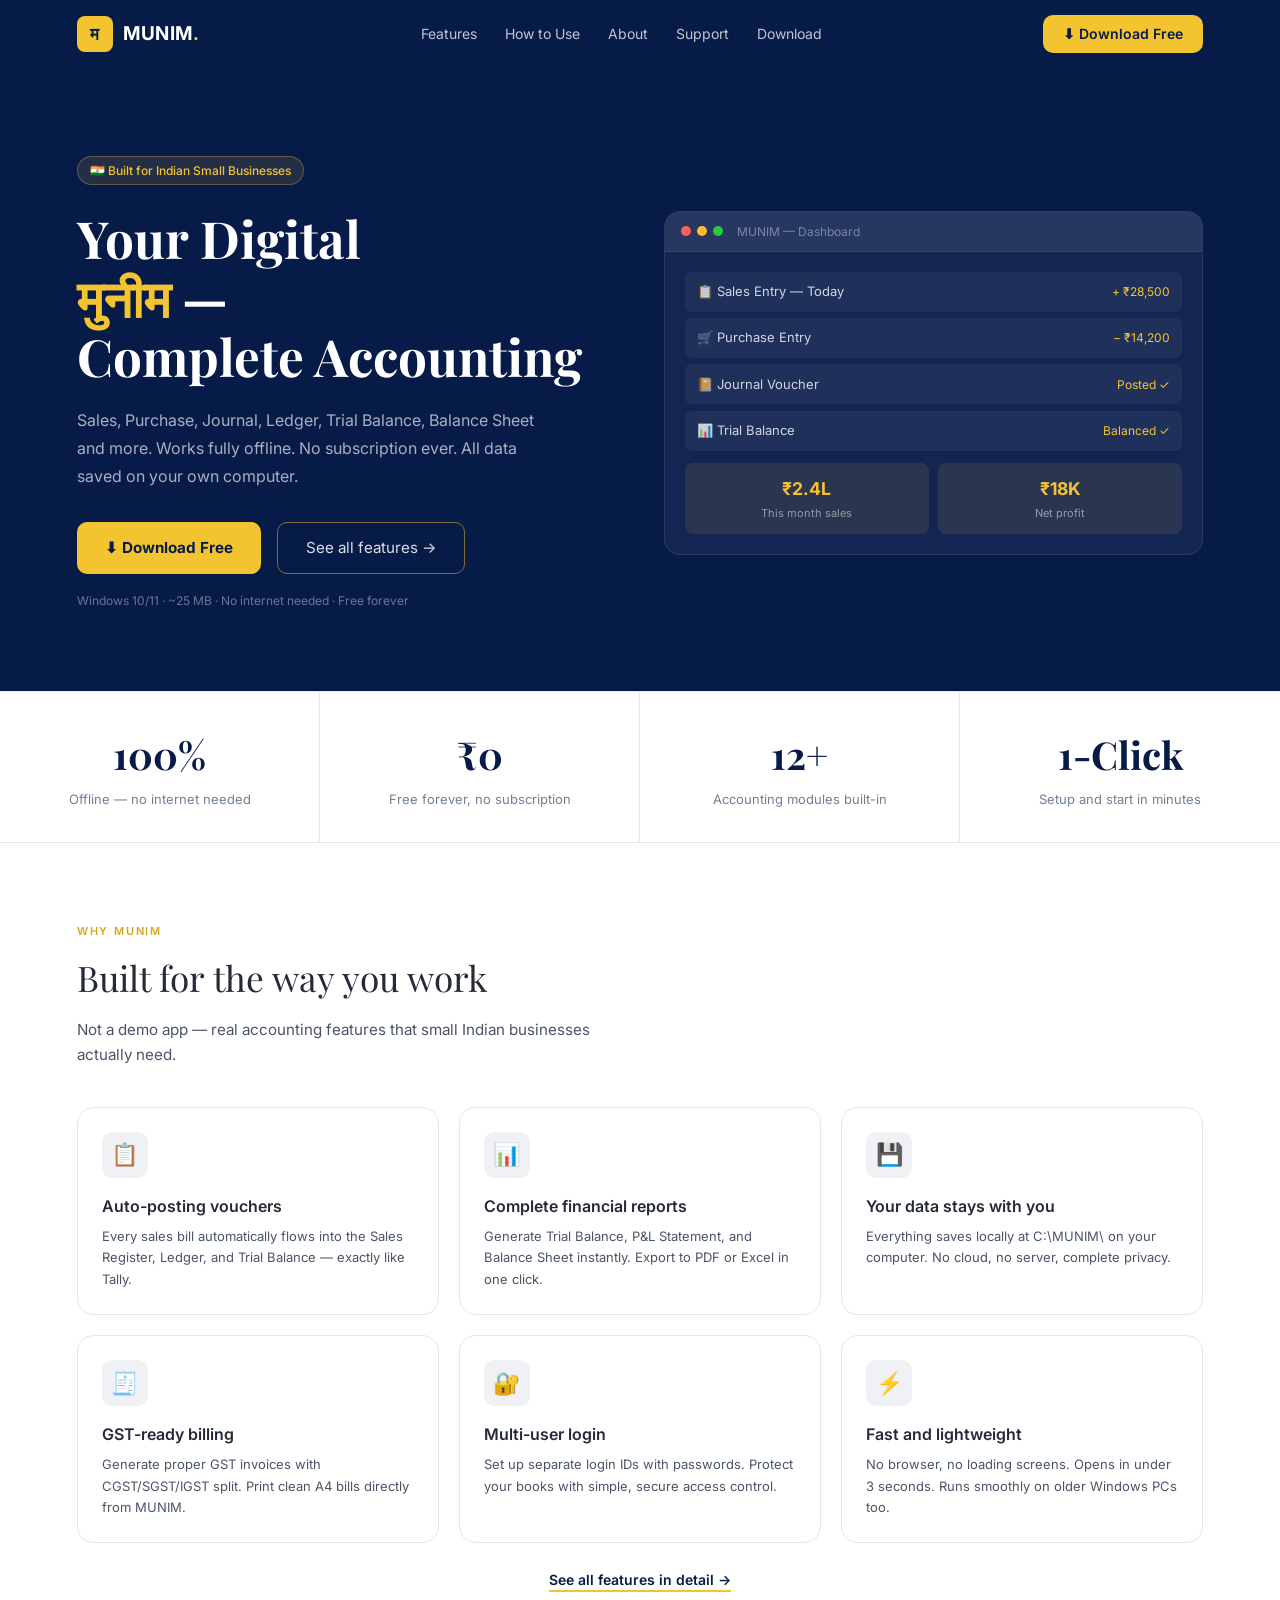
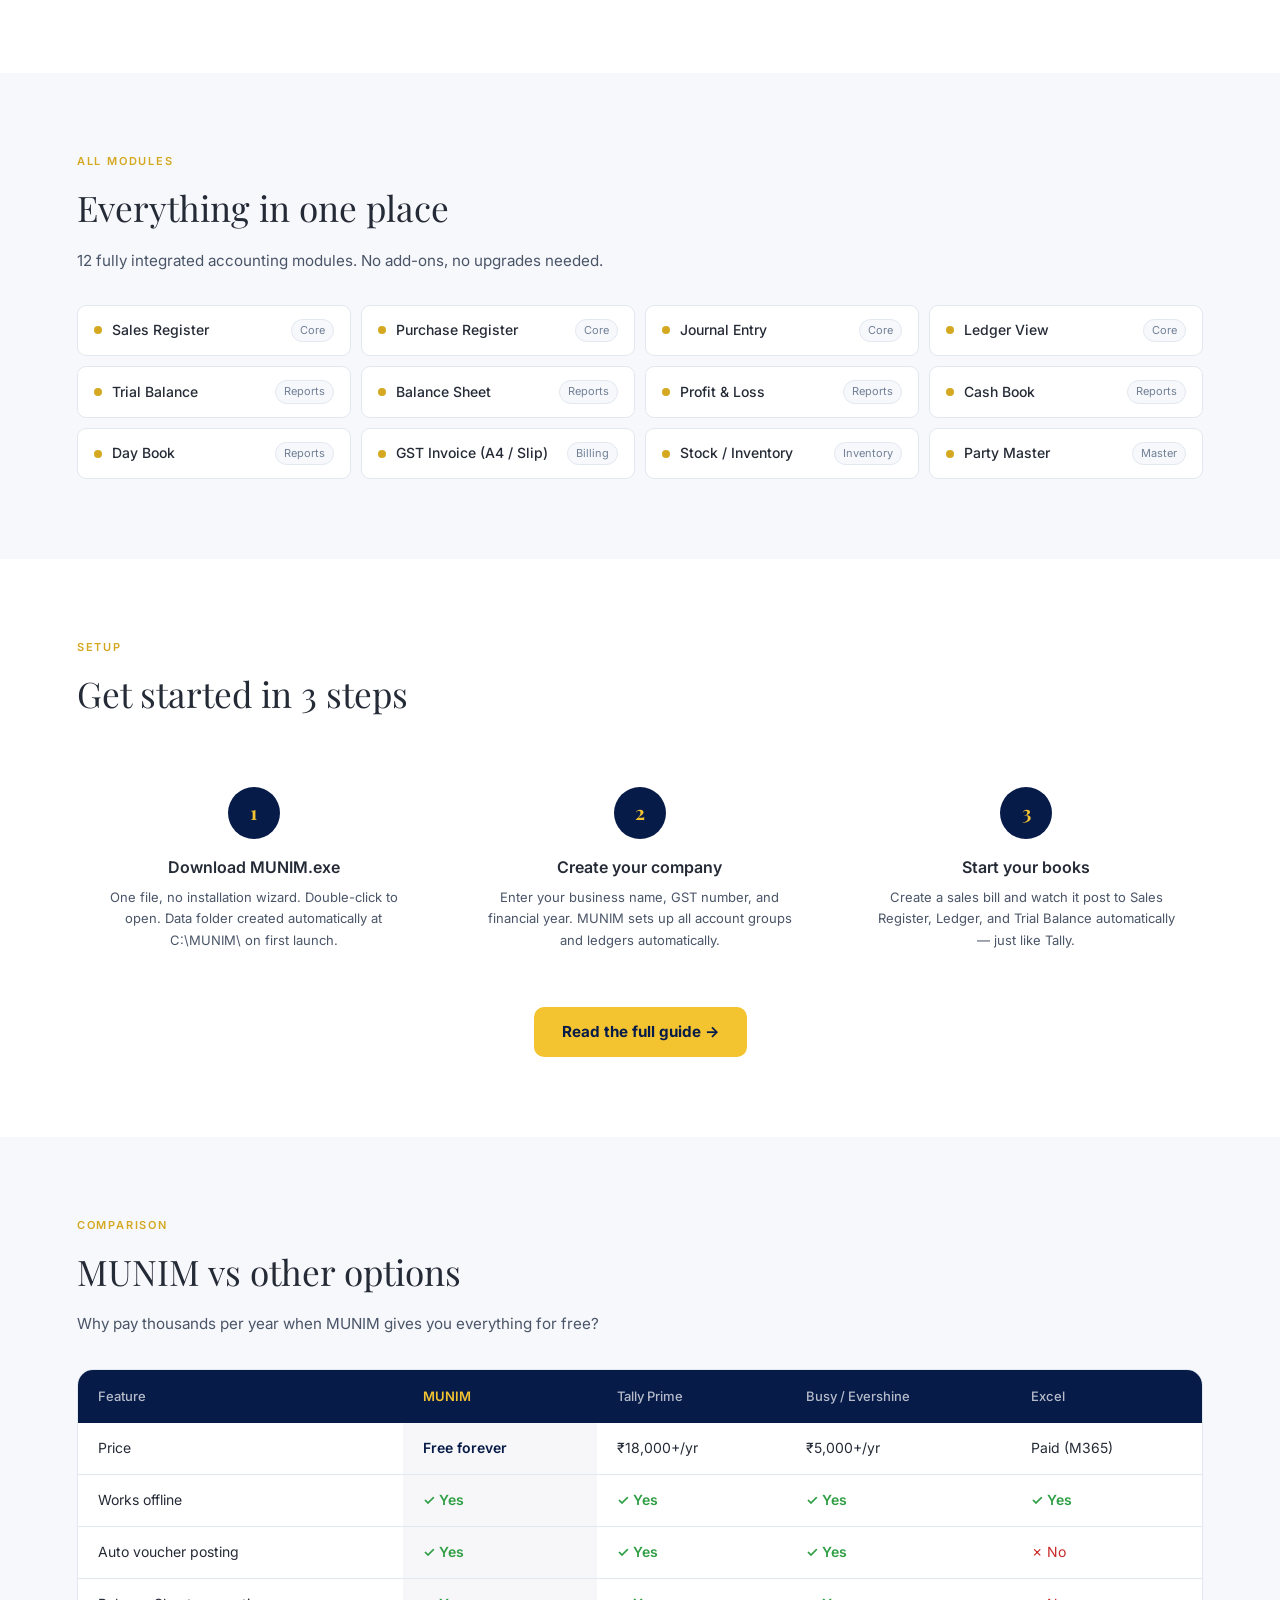
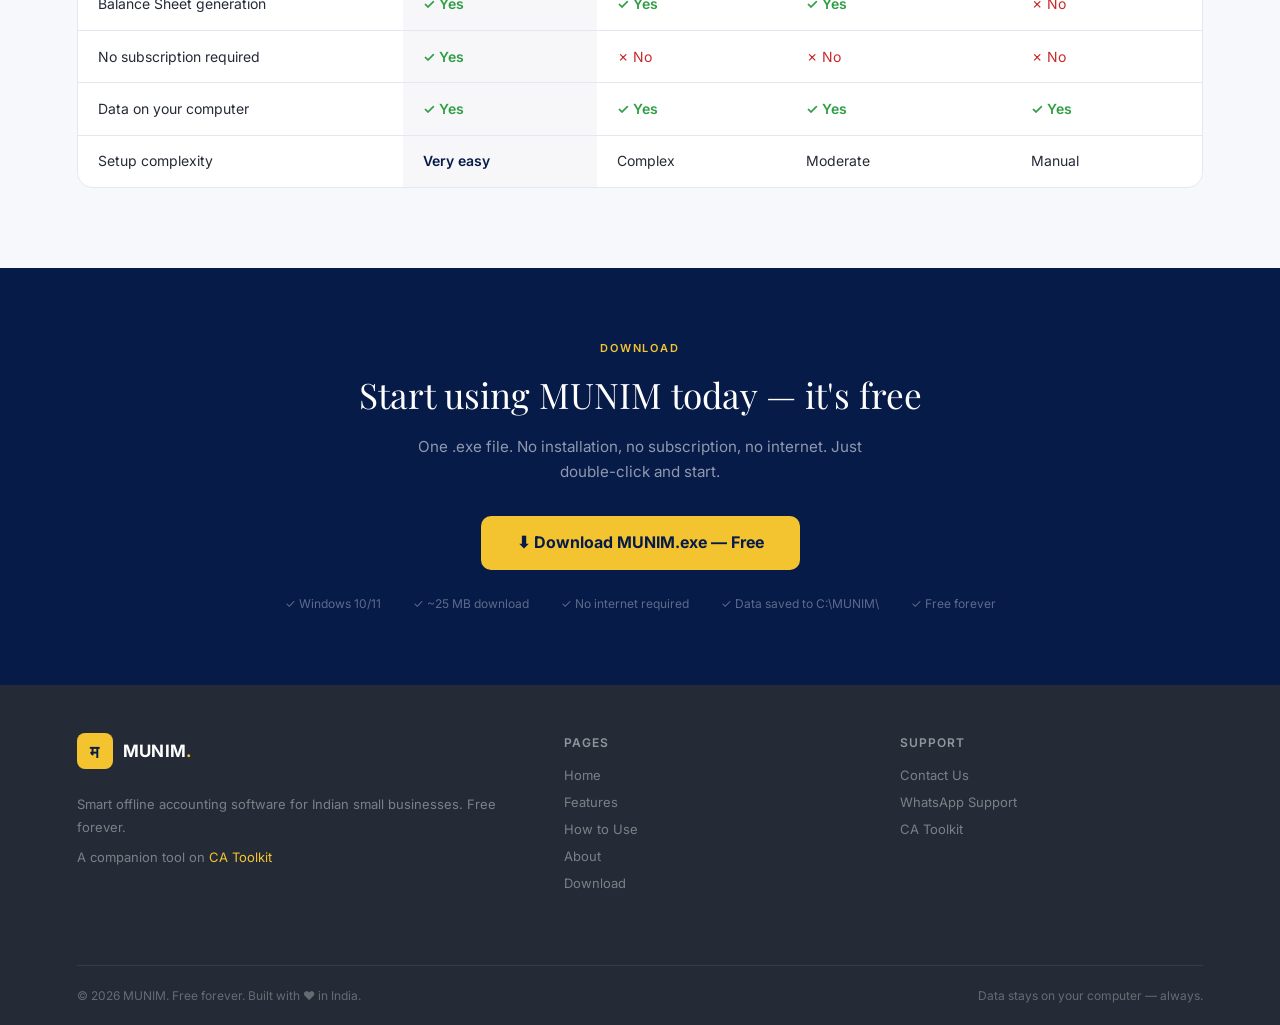
==== index.html @ f8624600 "Add files via upload" ====
<!DOCTYPE html>
<html lang="en">
<head>
<meta charset="UTF-8"/>
<meta name="viewport" content="width=device-width, initial-scale=1.0"/>
<title>MUNIM — Smart Accounting for Indian Businesses</title>
<link rel="preconnect" href="https://fonts.googleapis.com"/>
<link rel="preconnect" href="https://fonts.gstatic.com" crossorigin/>
<link href="https://fonts.googleapis.com/css2?family=Inter:wght@400;500;600;700&family=Playfair+Display:wght@700;800&display=swap" rel="stylesheet"/>
<style>
*{margin:0;padding:0;box-sizing:border-box}
:root{
  --navy:#071B49;
  --navy-light:#0D2560;
  --gold:#F4C430;
  --gold-dark:#D4A820;
  --offwhite:#F7F8FC;
  --white:#FFFFFF;
  --charcoal:#252B36;
  --text-mid:#4A5568;
  --text-light:#718096;
  --border:#E2E8F0;
  --radius:10px;
  --radius-lg:16px;
}
body{font-family:'Inter',sans-serif;color:var(--charcoal);background:var(--white);line-height:1.6;}
a{text-decoration:none;color:inherit;}

/* NAV */
nav{
  display:flex;align-items:center;justify-content:space-between;
  padding:0 6%;height:68px;background:var(--navy);
  position:sticky;top:0;z-index:200;
}
.logo{display:flex;align-items:center;gap:10px;}
.logo-icon{
  width:36px;height:36px;background:var(--gold);border-radius:8px;
  display:flex;align-items:center;justify-content:center;
  font-family:'Playfair Display',serif;font-weight:800;font-size:17px;color:var(--navy);
}
.logo-name{font-size:19px;font-weight:700;color:#fff;letter-spacing:0.3px;}
.logo-name span{color:var(--gold);}
.nav-links{display:flex;gap:1.75rem;font-size:14px;}
.nav-links a{color:rgba(255,255,255,0.75);transition:color 0.2s;}
.nav-links a:hover{color:var(--gold);}
.nav-dl{
  background:var(--gold);color:var(--navy);
  padding:0.5rem 1.25rem;border-radius:var(--radius);
  font-size:14px;font-weight:600;transition:background 0.2s;
}
.nav-dl:hover{background:var(--gold-dark);}

/* HERO */
.hero{
  background:var(--navy);padding:5.5rem 6% 5rem;
  display:grid;grid-template-columns:1fr 1fr;gap:3rem;align-items:center;
}
.hero-badge{
  display:inline-flex;align-items:center;gap:6px;
  background:rgba(244,196,48,0.12);border:1px solid rgba(244,196,48,0.3);
  color:#F4C430;font-size:12px;padding:4px 12px;border-radius:999px;
  margin-bottom:1.5rem;font-weight:500;
}
.hero h1{
  font-family:'Playfair Display',serif;
  font-size:clamp(2rem,4vw,3.2rem);line-height:1.15;
  color:#fff;margin-bottom:1.25rem;
}
.hero h1 em{color:var(--gold);font-style:normal;}
.hero-sub{color:rgba(255,255,255,0.65);font-size:1rem;margin-bottom:2rem;line-height:1.75;max-width:480px;}
.hero-btns{display:flex;gap:1rem;flex-wrap:wrap;}
.btn-gold{
  background:var(--gold);color:var(--navy);
  padding:0.8rem 1.75rem;border-radius:var(--radius);
  font-weight:700;font-size:0.95rem;
  display:inline-flex;align-items:center;gap:7px;
  transition:background 0.2s;
}
.btn-gold:hover{background:var(--gold-dark);}
.btn-outline{
  border:1.5px solid rgba(244,196,48,0.5);color:rgba(255,255,255,0.85);
  padding:0.8rem 1.75rem;border-radius:var(--radius);
  font-size:0.95rem;transition:border-color 0.2s;
}
.btn-outline:hover{border-color:var(--gold);color:#fff;}
.hero-note{margin-top:1.1rem;font-size:12px;color:rgba(255,255,255,0.4);}

/* HERO MOCK WINDOW */
.hero-visual{
  background:rgba(255,255,255,0.05);
  border:1px solid rgba(255,255,255,0.1);
  border-radius:var(--radius-lg);overflow:hidden;
}
.mock-bar{
  background:rgba(255,255,255,0.08);padding:0.6rem 1rem;
  display:flex;align-items:center;gap:6px;
  border-bottom:1px solid rgba(255,255,255,0.08);
}
.mock-dot{width:10px;height:10px;border-radius:50%;}
.mock-content{padding:1.25rem;}
.mock-row{
  display:flex;justify-content:space-between;align-items:center;
  padding:0.6rem 0.75rem;border-radius:7px;margin-bottom:0.4rem;
  background:rgba(255,255,255,0.05);font-size:13px;color:rgba(255,255,255,0.8);
}
.mock-row span{font-size:12px;color:var(--gold);}
.mock-stat-row{display:grid;grid-template-columns:1fr 1fr;gap:0.6rem;margin-top:0.75rem;}
.mock-stat{background:rgba(244,196,48,0.1);border-radius:8px;padding:0.75rem;text-align:center;}
.mock-stat-num{font-size:1.1rem;font-weight:700;color:var(--gold);}
.mock-stat-label{font-size:11px;color:rgba(255,255,255,0.5);margin-top:2px;}

/* SECTIONS */
.sec{padding:5rem 6%;}
.sec-alt{background:var(--offwhite);}
.sec-label{font-size:11px;letter-spacing:1.8px;text-transform:uppercase;color:var(--gold-dark);font-weight:600;margin-bottom:0.6rem;}
.sec-title{font-family:'Playfair Display',serif;font-size:clamp(1.6rem,3vw,2.2rem);color:var(--charcoal);margin-bottom:0.75rem;}
.sec-sub{color:var(--text-mid);max-width:540px;font-size:0.95rem;}

/* STATS */
.stats-row{
  display:grid;grid-template-columns:repeat(4,1fr);
  border-top:1px solid var(--border);border-bottom:1px solid var(--border);
}
.stat-cell{text-align:center;padding:2rem 1rem;border-right:1px solid var(--border);}
.stat-cell:last-child{border-right:none;}
.stat-num{font-family:'Playfair Display',serif;font-size:2.4rem;color:var(--navy);font-weight:700;}
.stat-label{font-size:13px;color:var(--text-light);margin-top:4px;}

/* FEATURES */
.feat-grid{display:grid;grid-template-columns:repeat(auto-fit,minmax(270px,1fr));gap:1.25rem;margin-top:2.5rem;}
.feat-card{
  background:var(--white);border:1px solid var(--border);
  border-radius:var(--radius-lg);padding:1.5rem;
  transition:box-shadow 0.2s,border-color 0.2s;
}
.feat-card:hover{box-shadow:0 4px 20px rgba(7,27,73,0.08);border-color:#cbd5e0;}
.feat-icon-box{
  width:46px;height:46px;border-radius:10px;
  background:rgba(7,27,73,0.06);
  display:flex;align-items:center;justify-content:center;
  font-size:22px;margin-bottom:1rem;
}
.feat-title{font-size:1rem;font-weight:600;color:var(--charcoal);margin-bottom:0.4rem;}
.feat-desc{font-size:13px;color:var(--text-mid);line-height:1.65;}

/* MODULES */
.modules-grid{display:grid;grid-template-columns:repeat(auto-fit,minmax(220px,1fr));gap:0.65rem;margin-top:2rem;}
.mod-pill{
  display:flex;align-items:center;gap:10px;
  background:var(--white);border:1px solid var(--border);
  border-radius:9px;padding:0.8rem 1rem;transition:border-color 0.2s;
}
.mod-pill:hover{border-color:#94a3b8;}
.mod-dot{width:8px;height:8px;border-radius:50%;background:var(--gold-dark);flex-shrink:0;}
.mod-name{font-size:14px;font-weight:500;color:var(--charcoal);}
.mod-tag{margin-left:auto;font-size:11px;background:var(--offwhite);color:var(--text-light);padding:2px 8px;border-radius:999px;border:1px solid var(--border);}

/* STEPS */
.steps-grid{display:grid;grid-template-columns:repeat(3,1fr);gap:2rem;margin-top:2.5rem;}
.step-card{text-align:center;padding:1.5rem;}
.step-num{
  width:52px;height:52px;border-radius:50%;
  background:var(--navy);color:var(--gold);
  font-size:1.2rem;font-weight:700;font-family:'Playfair Display',serif;
  display:flex;align-items:center;justify-content:center;margin:0 auto 1rem;
}
.step-title{font-size:1rem;font-weight:600;color:var(--charcoal);margin-bottom:0.4rem;}
.step-desc{font-size:13px;color:var(--text-mid);line-height:1.65;}

/* COMPARE TABLE */
.tbl-wrap{margin-top:2rem;overflow-x:auto;border-radius:var(--radius-lg);border:1px solid var(--border);}
table{width:100%;border-collapse:collapse;font-size:14px;background:var(--white);}
thead tr{background:var(--navy);}
th{padding:1rem 1.25rem;text-align:left;color:rgba(255,255,255,0.7);font-weight:500;font-size:13px;}
th.hl{color:var(--gold);font-weight:600;}
td{padding:0.9rem 1.25rem;border-bottom:1px solid var(--border);color:var(--charcoal);}
td.hl{color:var(--navy);font-weight:600;background:rgba(7,27,73,0.03);}
tr:last-child td{border-bottom:none;}
.yes{color:#2f9e44;font-weight:600;}
.no{color:#c92a2a;}

/* FOOTER */
footer{
  background:var(--charcoal);padding:3rem 6% 0;
  display:grid;grid-template-columns:1.5fr 1fr 1fr;gap:2rem;
}
.foot-desc{font-size:13px;color:rgba(255,255,255,0.4);margin-top:0.75rem;line-height:1.7;}
.foot-col h4{font-size:12px;font-weight:600;color:rgba(255,255,255,0.5);margin-bottom:0.75rem;letter-spacing:1px;text-transform:uppercase;}
.foot-col a{display:block;font-size:13px;color:rgba(255,255,255,0.4);margin-bottom:0.4rem;transition:color 0.2s;}
.foot-col a:hover{color:var(--gold);}
.foot-bottom{
  grid-column:1/-1;border-top:1px solid rgba(255,255,255,0.08);
  margin-top:2rem;padding:1.25rem 0;
  display:flex;justify-content:space-between;align-items:center;
  font-size:12px;color:rgba(255,255,255,0.3);flex-wrap:wrap;gap:0.5rem;
}
.foot-bottom a{color:rgba(255,255,255,0.4);transition:color 0.2s;}
.foot-bottom a:hover{color:var(--gold);}

/* RESPONSIVE */
@media(max-width:768px){
  .hero{grid-template-columns:1fr;}
  .hero-visual{display:none;}
  .nav-links{display:none;}
  .stats-row{grid-template-columns:1fr 1fr;}
  .steps-grid{grid-template-columns:1fr;}
  footer{grid-template-columns:1fr;}
  .foot-bottom{flex-direction:column;align-items:flex-start;}
}
</style>
</head>
<body>

<!-- ── NAV ── -->
<nav>
  <a href="index.html" class="logo">
    <div class="logo-icon">म</div>
    <div class="logo-name">MUNIM<span>.</span></div>
  </a>
  <div class="nav-links">
    <a href="features.html">Features</a>
    <a href="how-to-use.html">How to Use</a>
    <a href="about.html">About</a>
    <a href="contact.html">Support</a>
    <a href="download.html">Download</a>
  </div>
  <a href="download.html" class="nav-dl">⬇ Download Free</a>
</nav>

<!-- ── HERO ── -->
<section class="hero">
  <div>
    <div class="hero-badge">🇮🇳 Built for Indian Small Businesses</div>
    <h1>Your Digital<br/><em>मुनीम</em> —<br/>Complete Accounting</h1>
    <p class="hero-sub">Sales, Purchase, Journal, Ledger, Trial Balance, Balance Sheet and more. Works fully offline. No subscription ever. All data saved on your own computer.</p>
    <div class="hero-btns">
      <a href="download.html" class="btn-gold">⬇ Download Free</a>
      <a href="features.html" class="btn-outline">See all features →</a>
    </div>
    <p class="hero-note">Windows 10/11 · ~25 MB · No internet needed · Free forever</p>
  </div>
  <div class="hero-visual">
    <div class="mock-bar">
      <div class="mock-dot" style="background:#ff5f56"></div>
      <div class="mock-dot" style="background:#ffbd2e"></div>
      <div class="mock-dot" style="background:#27c93f"></div>
      <span style="font-size:12px;color:rgba(255,255,255,0.4);margin-left:8px;">MUNIM — Dashboard</span>
    </div>
    <div class="mock-content">
      <div class="mock-row">📋 Sales Entry — Today<span>+ ₹28,500</span></div>
      <div class="mock-row">🛒 Purchase Entry<span>− ₹14,200</span></div>
      <div class="mock-row">📔 Journal Voucher<span>Posted ✓</span></div>
      <div class="mock-row">📊 Trial Balance<span>Balanced ✓</span></div>
      <div class="mock-stat-row">
        <div class="mock-stat">
          <div class="mock-stat-num">₹2.4L</div>
          <div class="mock-stat-label">This month sales</div>
        </div>
        <div class="mock-stat">
          <div class="mock-stat-num">₹18K</div>
          <div class="mock-stat-label">Net profit</div>
        </div>
      </div>
    </div>
  </div>
</section>

<!-- ── STATS ── -->
<div class="stats-row">
  <div class="stat-cell"><div class="stat-num">100%</div><div class="stat-label">Offline — no internet needed</div></div>
  <div class="stat-cell"><div class="stat-num">₹0</div><div class="stat-label">Free forever, no subscription</div></div>
  <div class="stat-cell"><div class="stat-num">12+</div><div class="stat-label">Accounting modules built-in</div></div>
  <div class="stat-cell"><div class="stat-num">1-Click</div><div class="stat-label">Setup and start in minutes</div></div>
</div>

<!-- ── FEATURES ── -->
<section class="sec">
  <div class="sec-label">Why MUNIM</div>
  <div class="sec-title">Built for the way you work</div>
  <p class="sec-sub">Not a demo app — real accounting features that small Indian businesses actually need.</p>
  <div class="feat-grid">
    <div class="feat-card">
      <div class="feat-icon-box">📋</div>
      <div class="feat-title">Auto-posting vouchers</div>
      <div class="feat-desc">Every sales bill automatically flows into the Sales Register, Ledger, and Trial Balance — exactly like Tally.</div>
    </div>
    <div class="feat-card">
      <div class="feat-icon-box">📊</div>
      <div class="feat-title">Complete financial reports</div>
      <div class="feat-desc">Generate Trial Balance, P&L Statement, and Balance Sheet instantly. Export to PDF or Excel in one click.</div>
    </div>
    <div class="feat-card">
      <div class="feat-icon-box">💾</div>
      <div class="feat-title">Your data stays with you</div>
      <div class="feat-desc">Everything saves locally at C:\MUNIM\ on your computer. No cloud, no server, complete privacy.</div>
    </div>
    <div class="feat-card">
      <div class="feat-icon-box">🧾</div>
      <div class="feat-title">GST-ready billing</div>
      <div class="feat-desc">Generate proper GST invoices with CGST/SGST/IGST split. Print clean A4 bills directly from MUNIM.</div>
    </div>
    <div class="feat-card">
      <div class="feat-icon-box">🔐</div>
      <div class="feat-title">Multi-user login</div>
      <div class="feat-desc">Set up separate login IDs with passwords. Protect your books with simple, secure access control.</div>
    </div>
    <div class="feat-card">
      <div class="feat-icon-box">⚡</div>
      <div class="feat-title">Fast and lightweight</div>
      <div class="feat-desc">No browser, no loading screens. Opens in under 3 seconds. Runs smoothly on older Windows PCs too.</div>
    </div>
  </div>
  <div style="margin-top:1.5rem;text-align:center;">
    <a href="features.html" style="font-size:14px;color:var(--navy);font-weight:600;border-bottom:2px solid var(--gold);padding-bottom:2px;">See all features in detail →</a>
  </div>
</section>

<!-- ── MODULES ── -->
<section class="sec sec-alt">
  <div class="sec-label">All Modules</div>
  <div class="sec-title">Everything in one place</div>
  <p class="sec-sub">12 fully integrated accounting modules. No add-ons, no upgrades needed.</p>
  <div class="modules-grid">
    <div class="mod-pill"><div class="mod-dot"></div><div class="mod-name">Sales Register</div><div class="mod-tag">Core</div></div>
    <div class="mod-pill"><div class="mod-dot"></div><div class="mod-name">Purchase Register</div><div class="mod-tag">Core</div></div>
    <div class="mod-pill"><div class="mod-dot"></div><div class="mod-name">Journal Entry</div><div class="mod-tag">Core</div></div>
    <div class="mod-pill"><div class="mod-dot"></div><div class="mod-name">Ledger View</div><div class="mod-tag">Core</div></div>
    <div class="mod-pill"><div class="mod-dot"></div><div class="mod-name">Trial Balance</div><div class="mod-tag">Reports</div></div>
    <div class="mod-pill"><div class="mod-dot"></div><div class="mod-name">Balance Sheet</div><div class="mod-tag">Reports</div></div>
    <div class="mod-pill"><div class="mod-dot"></div><div class="mod-name">Profit & Loss</div><div class="mod-tag">Reports</div></div>
    <div class="mod-pill"><div class="mod-dot"></div><div class="mod-name">Cash Book</div><div class="mod-tag">Reports</div></div>
    <div class="mod-pill"><div class="mod-dot"></div><div class="mod-name">Day Book</div><div class="mod-tag">Reports</div></div>
    <div class="mod-pill"><div class="mod-dot"></div><div class="mod-name">GST Invoice (A4 / Slip)</div><div class="mod-tag">Billing</div></div>
    <div class="mod-pill"><div class="mod-dot"></div><div class="mod-name">Stock / Inventory</div><div class="mod-tag">Inventory</div></div>
    <div class="mod-pill"><div class="mod-dot"></div><div class="mod-name">Party Master</div><div class="mod-tag">Master</div></div>
  </div>
</section>

<!-- ── HOW IT WORKS ── -->
<section class="sec">
  <div class="sec-label">Setup</div>
  <div class="sec-title">Get started in 3 steps</div>
  <div class="steps-grid">
    <div class="step-card">
      <div class="step-num">1</div>
      <div class="step-title">Download MUNIM.exe</div>
      <div class="step-desc">One file, no installation wizard. Double-click to open. Data folder created automatically at C:\MUNIM\ on first launch.</div>
    </div>
    <div class="step-card">
      <div class="step-num">2</div>
      <div class="step-title">Create your company</div>
      <div class="step-desc">Enter your business name, GST number, and financial year. MUNIM sets up all account groups and ledgers automatically.</div>
    </div>
    <div class="step-card">
      <div class="step-num">3</div>
      <div class="step-title">Start your books</div>
      <div class="step-desc">Create a sales bill and watch it post to Sales Register, Ledger, and Trial Balance automatically — just like Tally.</div>
    </div>
  </div>
  <div style="text-align:center;margin-top:2rem;">
    <a href="how-to-use.html" class="btn-gold" style="display:inline-flex;">Read the full guide →</a>
  </div>
</section>

<!-- ── COMPARE ── -->
<section class="sec sec-alt">
  <div class="sec-label">Comparison</div>
  <div class="sec-title">MUNIM vs other options</div>
  <p class="sec-sub">Why pay thousands per year when MUNIM gives you everything for free?</p>
  <div class="tbl-wrap">
    <table>
      <thead>
        <tr>
          <th>Feature</th>
          <th class="hl">MUNIM</th>
          <th>Tally Prime</th>
          <th>Busy / Evershine</th>
          <th>Excel</th>
        </tr>
      </thead>
      <tbody>
        <tr><td>Price</td><td class="hl">Free forever</td><td>₹18,000+/yr</td><td>₹5,000+/yr</td><td>Paid (M365)</td></tr>
        <tr><td>Works offline</td><td class="hl"><span class="yes">✓ Yes</span></td><td><span class="yes">✓ Yes</span></td><td><span class="yes">✓ Yes</span></td><td><span class="yes">✓ Yes</span></td></tr>
        <tr><td>Auto voucher posting</td><td class="hl"><span class="yes">✓ Yes</span></td><td><span class="yes">✓ Yes</span></td><td><span class="yes">✓ Yes</span></td><td><span class="no">✗ No</span></td></tr>
        <tr><td>Balance Sheet generation</td><td class="hl"><span class="yes">✓ Yes</span></td><td><span class="yes">✓ Yes</span></td><td><span class="yes">✓ Yes</span></td><td><span class="no">✗ No</span></td></tr>
        <tr><td>No subscription required</td><td class="hl"><span class="yes">✓ Yes</span></td><td><span class="no">✗ No</span></td><td><span class="no">✗ No</span></td><td><span class="no">✗ No</span></td></tr>
        <tr><td>Data on your computer</td><td class="hl"><span class="yes">✓ Yes</span></td><td><span class="yes">✓ Yes</span></td><td><span class="yes">✓ Yes</span></td><td><span class="yes">✓ Yes</span></td></tr>
        <tr><td>Setup complexity</td><td class="hl">Very easy</td><td>Complex</td><td>Moderate</td><td>Manual</td></tr>
      </tbody>
    </table>
  </div>
</section>

<!-- ── DOWNLOAD CTA ── -->
<section style="background:var(--navy);padding:4.5rem 6%;text-align:center;">
  <div class="sec-label" style="color:var(--gold);">Download</div>
  <div class="sec-title" style="color:#fff;font-family:'Playfair Display',serif;">Start using MUNIM today — it's free</div>
  <p style="color:rgba(255,255,255,0.55);margin:0.75rem auto 2rem;max-width:480px;font-size:0.95rem;">One .exe file. No installation, no subscription, no internet. Just double-click and start.</p>
  <a href="download.html" class="btn-gold" style="font-size:1rem;padding:0.9rem 2.25rem;display:inline-flex;">⬇ Download MUNIM.exe — Free</a>
  <div style="display:flex;justify-content:center;gap:2rem;flex-wrap:wrap;margin-top:1.5rem;">
    <span style="font-size:12px;color:rgba(255,255,255,0.35);">✓ Windows 10/11</span>
    <span style="font-size:12px;color:rgba(255,255,255,0.35);">✓ ~25 MB download</span>
    <span style="font-size:12px;color:rgba(255,255,255,0.35);">✓ No internet required</span>
    <span style="font-size:12px;color:rgba(255,255,255,0.35);">✓ Data saved to C:\MUNIM\</span>
    <span style="font-size:12px;color:rgba(255,255,255,0.35);">✓ Free forever</span>
  </div>
</section>

<!-- ── FOOTER ── -->
<footer>
  <div>
    <a href="index.html" class="logo" style="display:inline-flex;margin-bottom:0.75rem;">
      <div class="logo-icon">म</div>
      <div class="logo-name" style="font-size:17px;">MUNIM<span>.</span></div>
    </a>
    <p class="foot-desc">Smart offline accounting software for Indian small businesses. Free forever.</p>
    <p class="foot-desc" style="margin-top:0.5rem;">A companion tool on <a href="https://catoolskit.runs.on.dev/ca-tools-hub" style="color:var(--gold);text-decoration:none;">CA Toolkit</a></p>
  </div>
  <div class="foot-col">
    <h4>Pages</h4>
    <a href="index.html">Home</a>
    <a href="features.html">Features</a>
    <a href="how-to-use.html">How to Use</a>
    <a href="about.html">About</a>
    <a href="download.html">Download</a>
  </div>
  <div class="foot-col">
    <h4>Support</h4>
    <a href="contact.html">Contact Us</a>
    <a href="contact.html">WhatsApp Support</a>
    <a href="https://catoolskit.runs.on.dev" target="_blank">CA Toolkit</a>
  </div>
  <div class="foot-bottom">
    <span>© 2026 MUNIM. Free forever. Built with ❤️ in India.</span>
    <span>Data stays on your computer — always.</span>
  </div>
</footer>

</body>
</html>
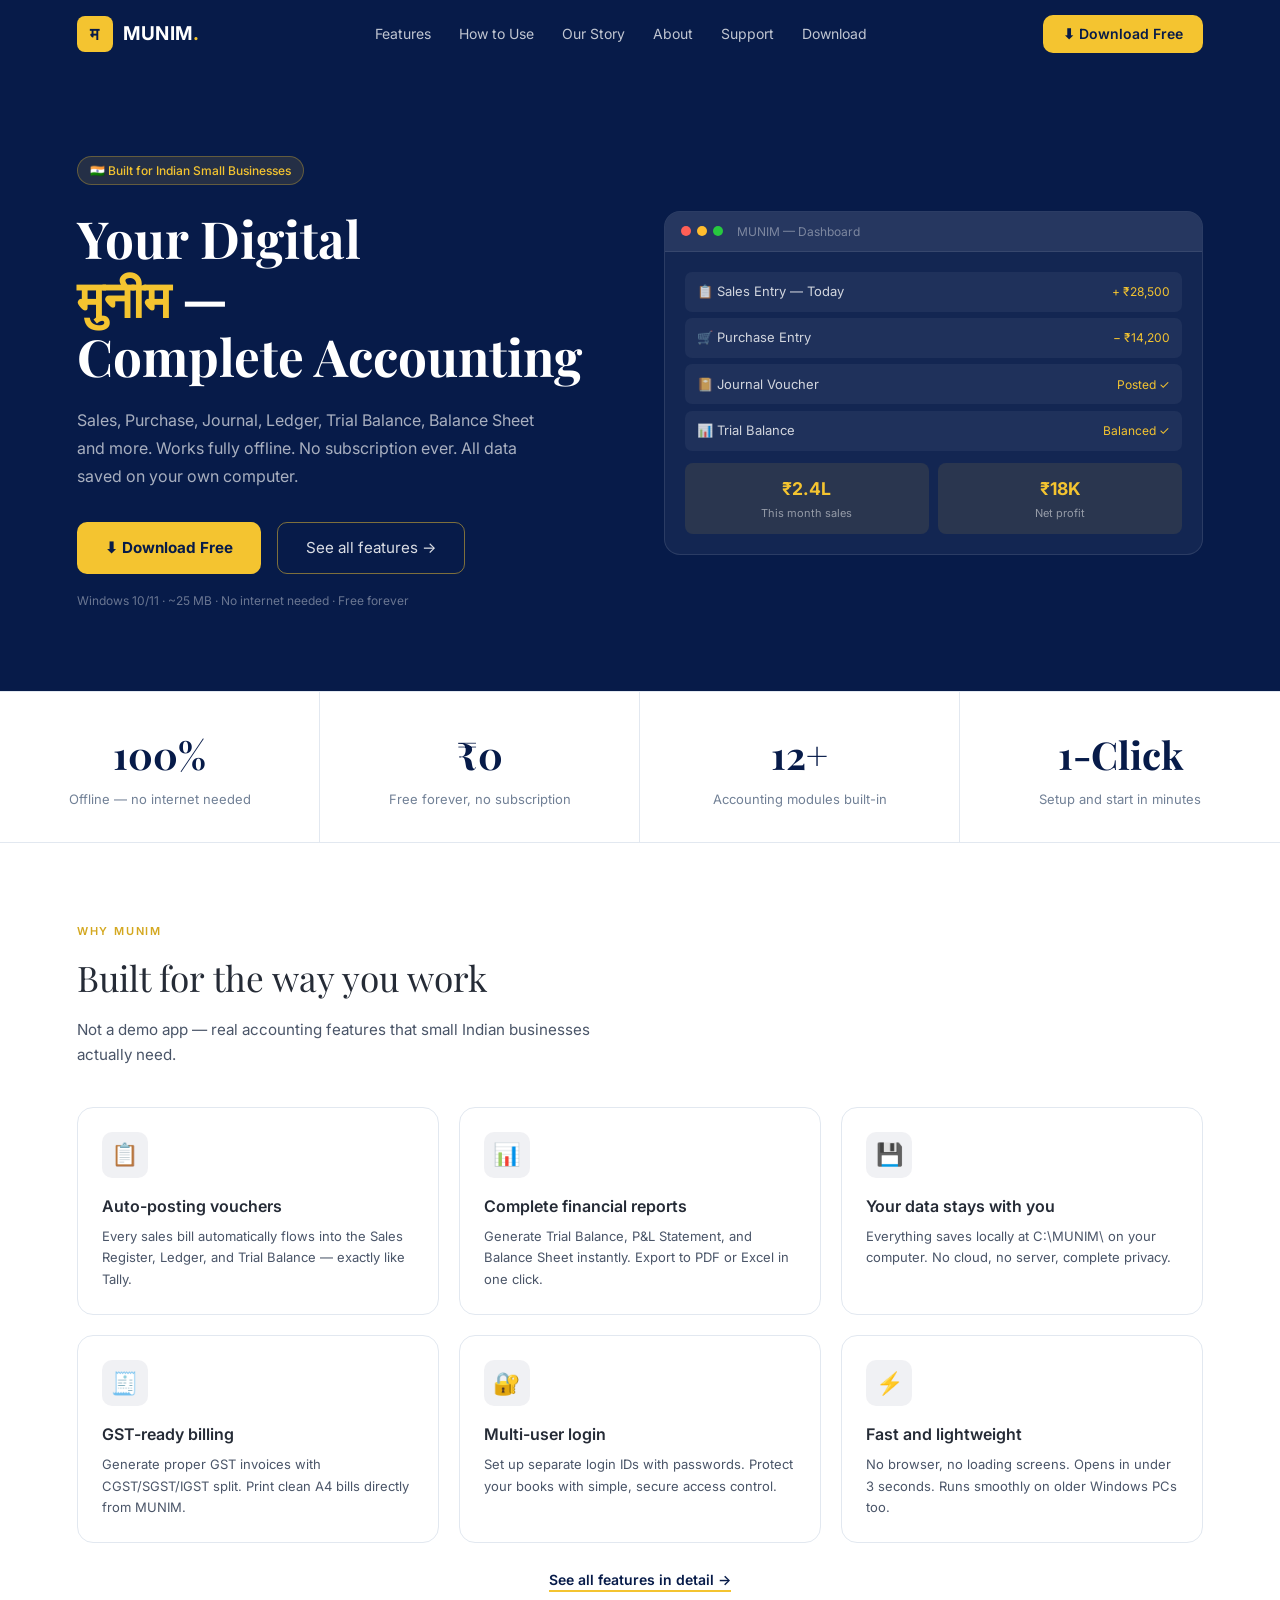
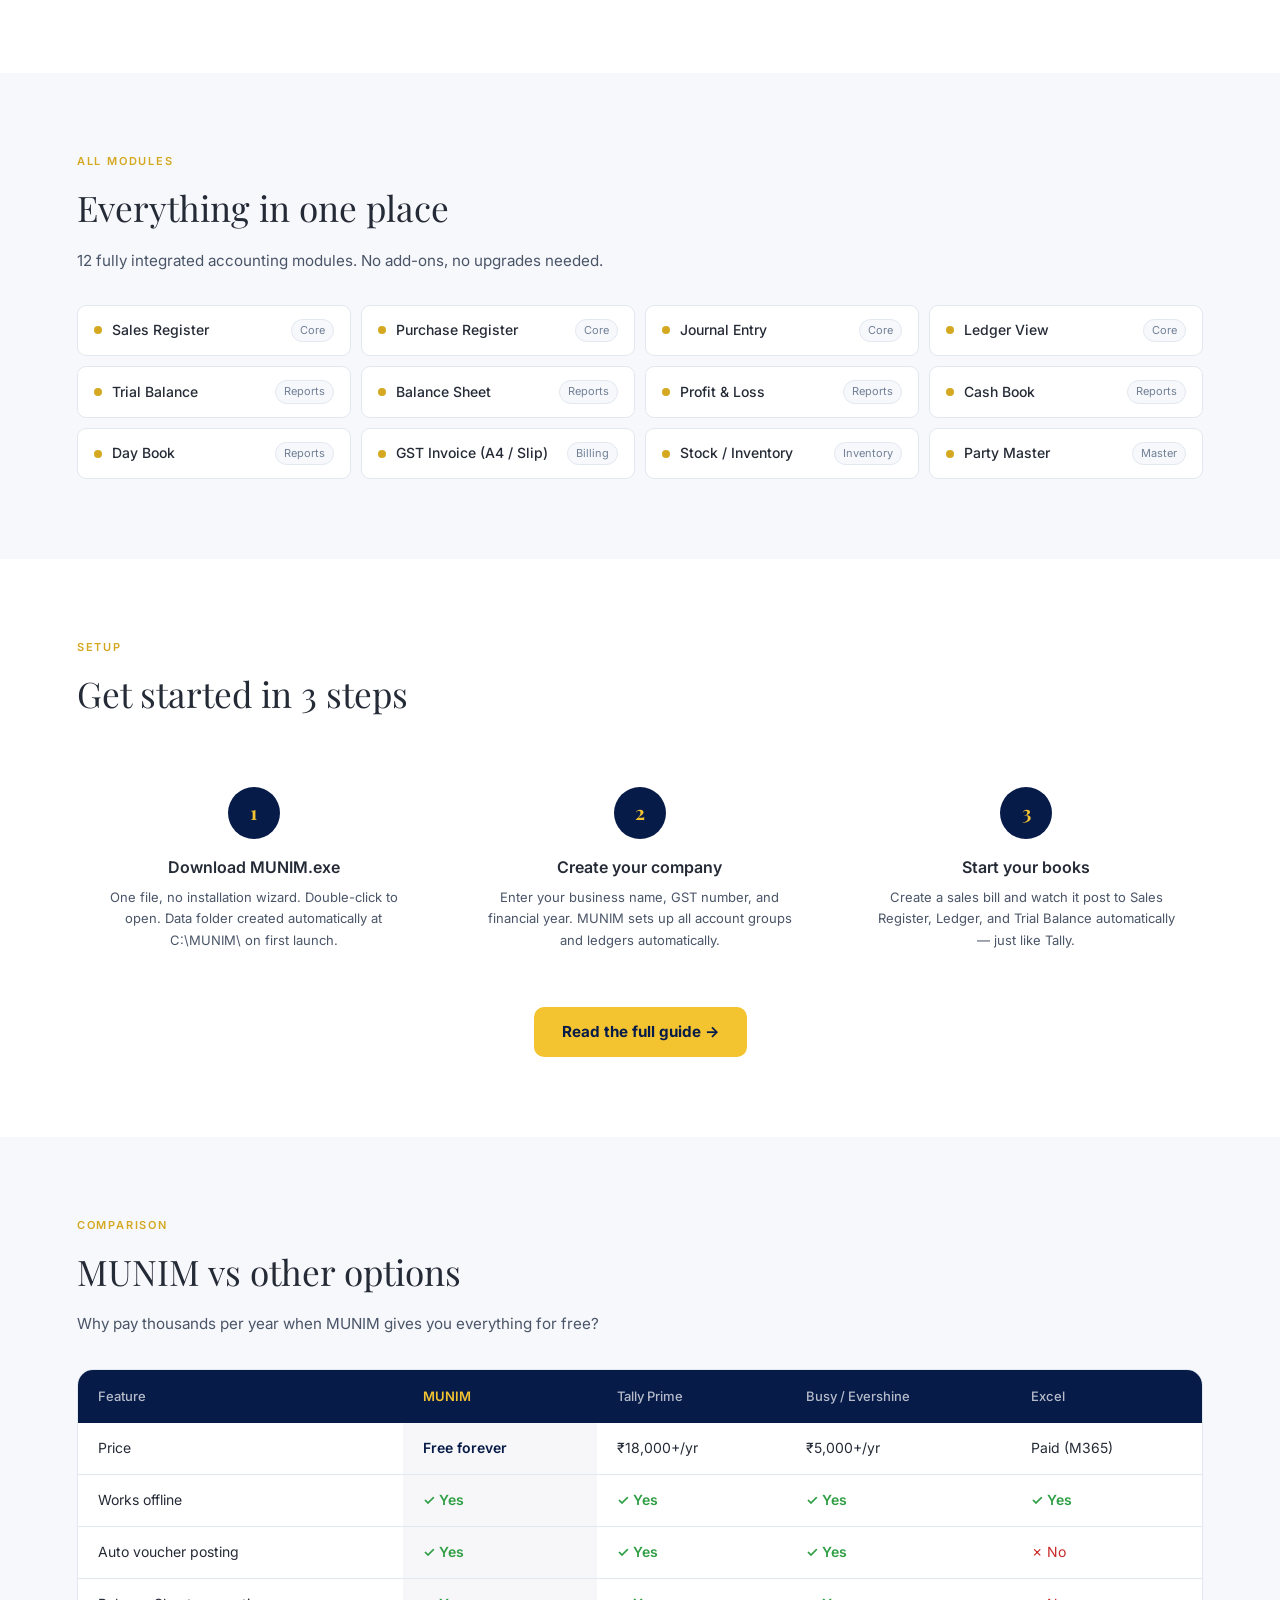
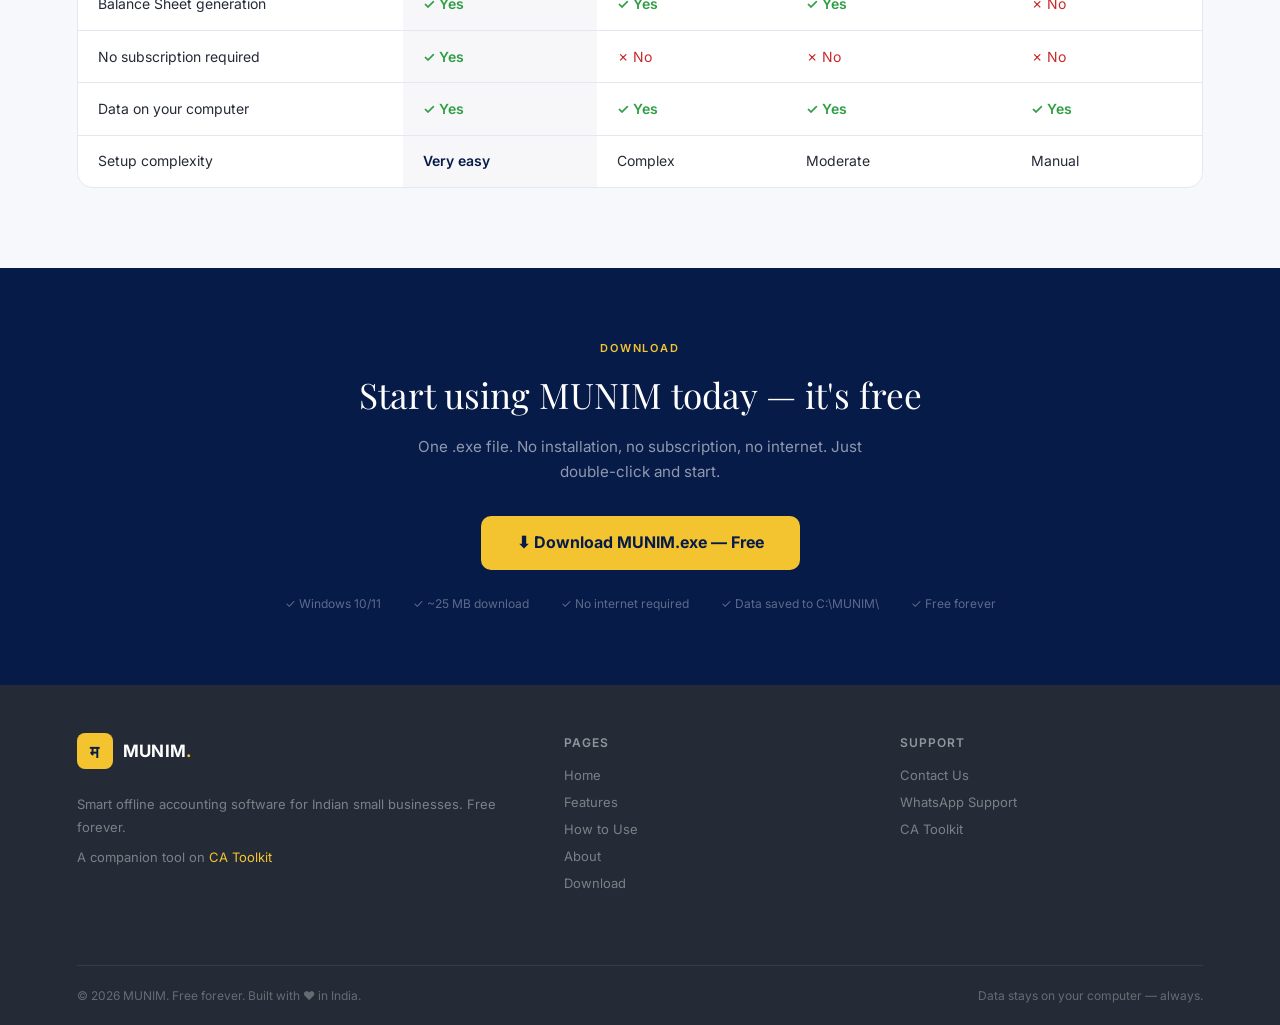
==== commit a5fa949d: "Update print statement from 'Hello' to 'Goodbye'" ====
--- a/index.html
+++ b/index.html
@@ -220,6 +220,7 @@
   <div class="nav-links">
     <a href="features.html">Features</a>
     <a href="how-to-use.html">How to Use</a>
+    <a href="story.html">Our Story</a>
     <a href="about.html">About</a>
     <a href="contact.html">Support</a>
     <a href="download.html">Download</a>
@@ -437,4 +438,4 @@
 </footer>
 
 </body>
-</html>+</html>
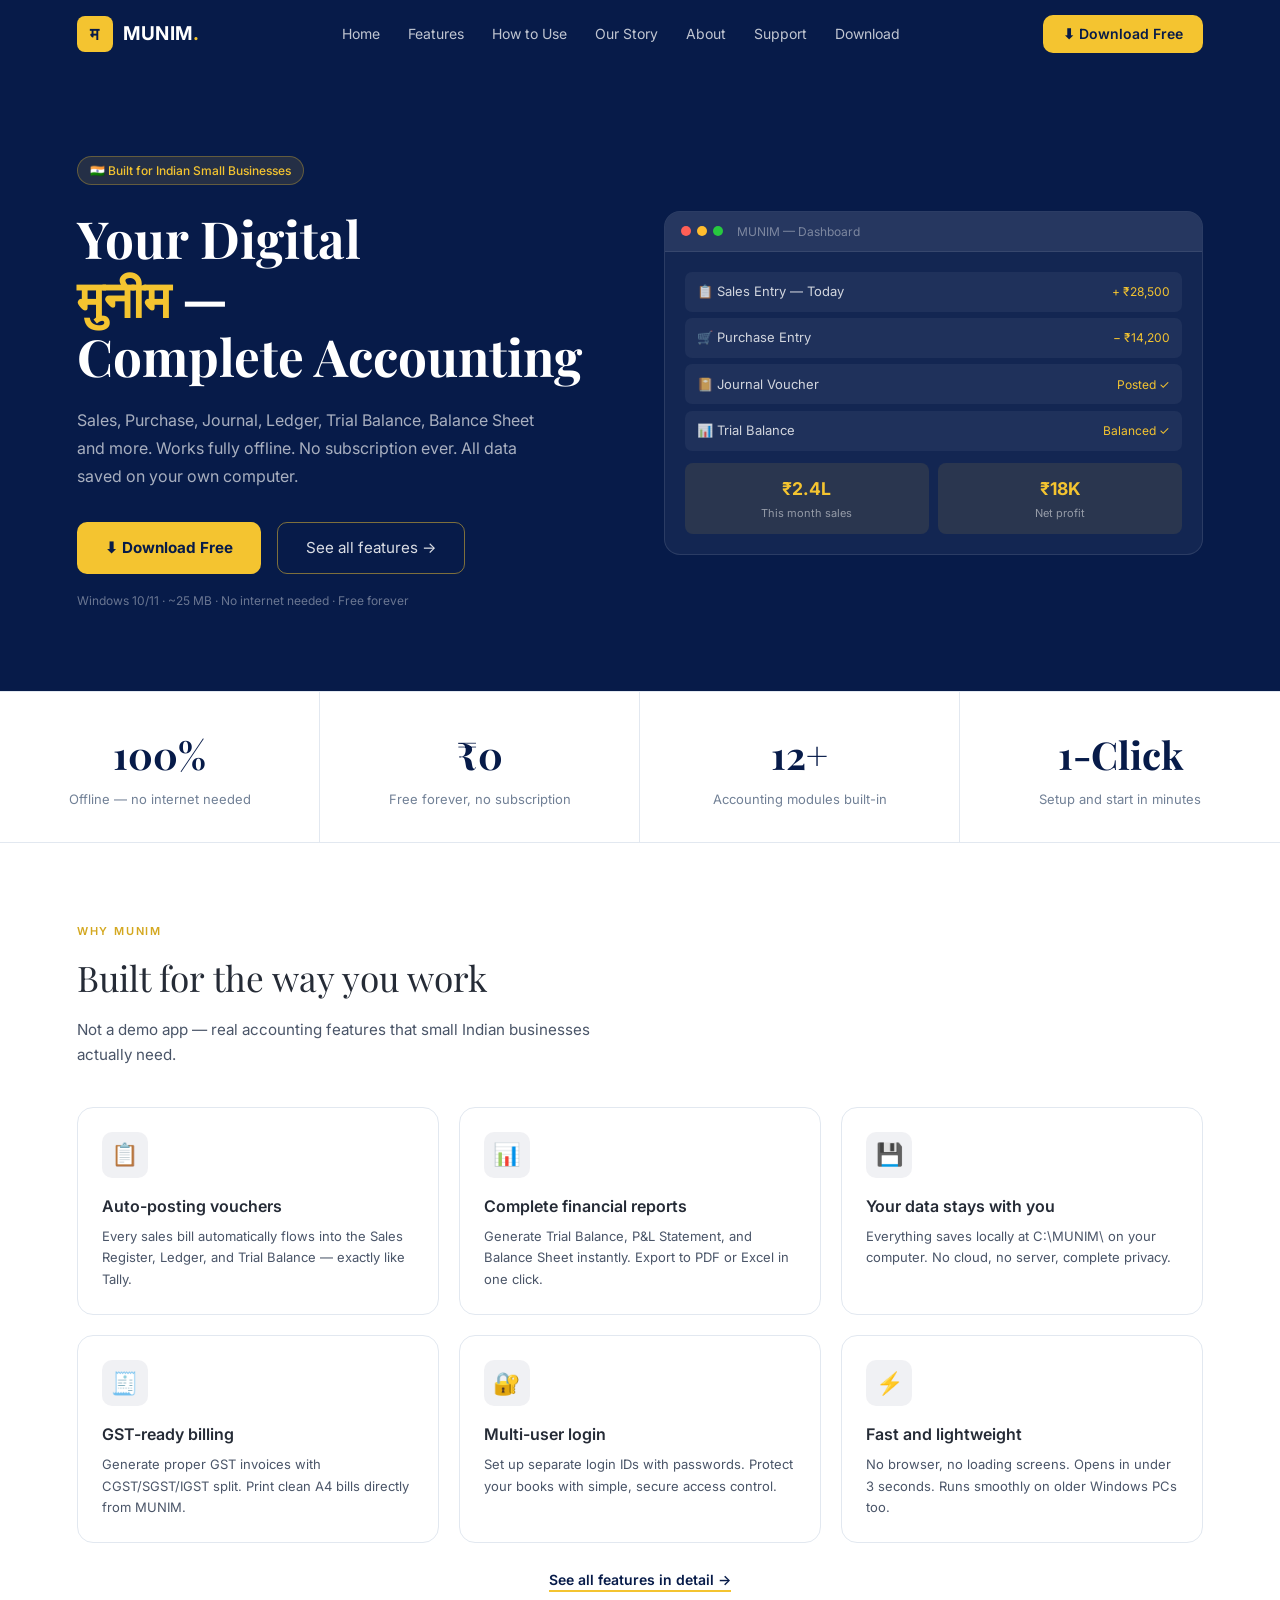
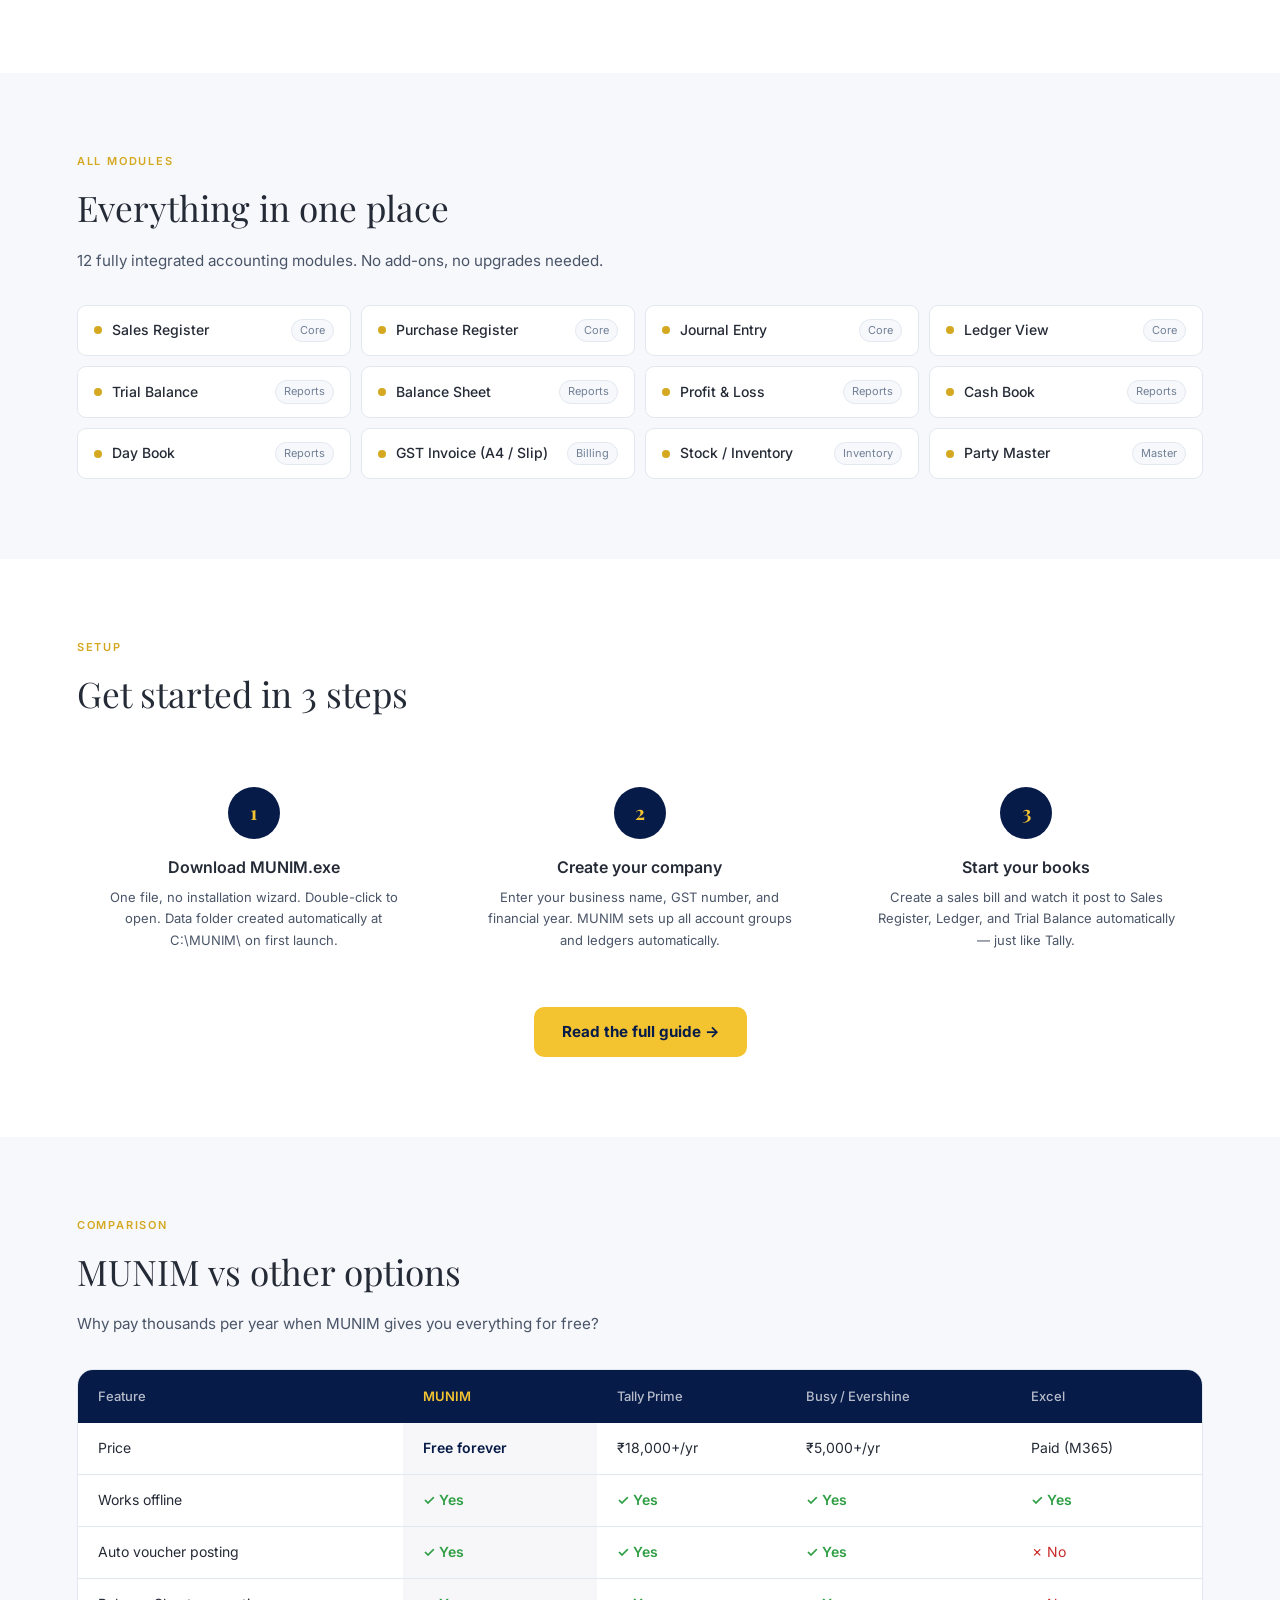
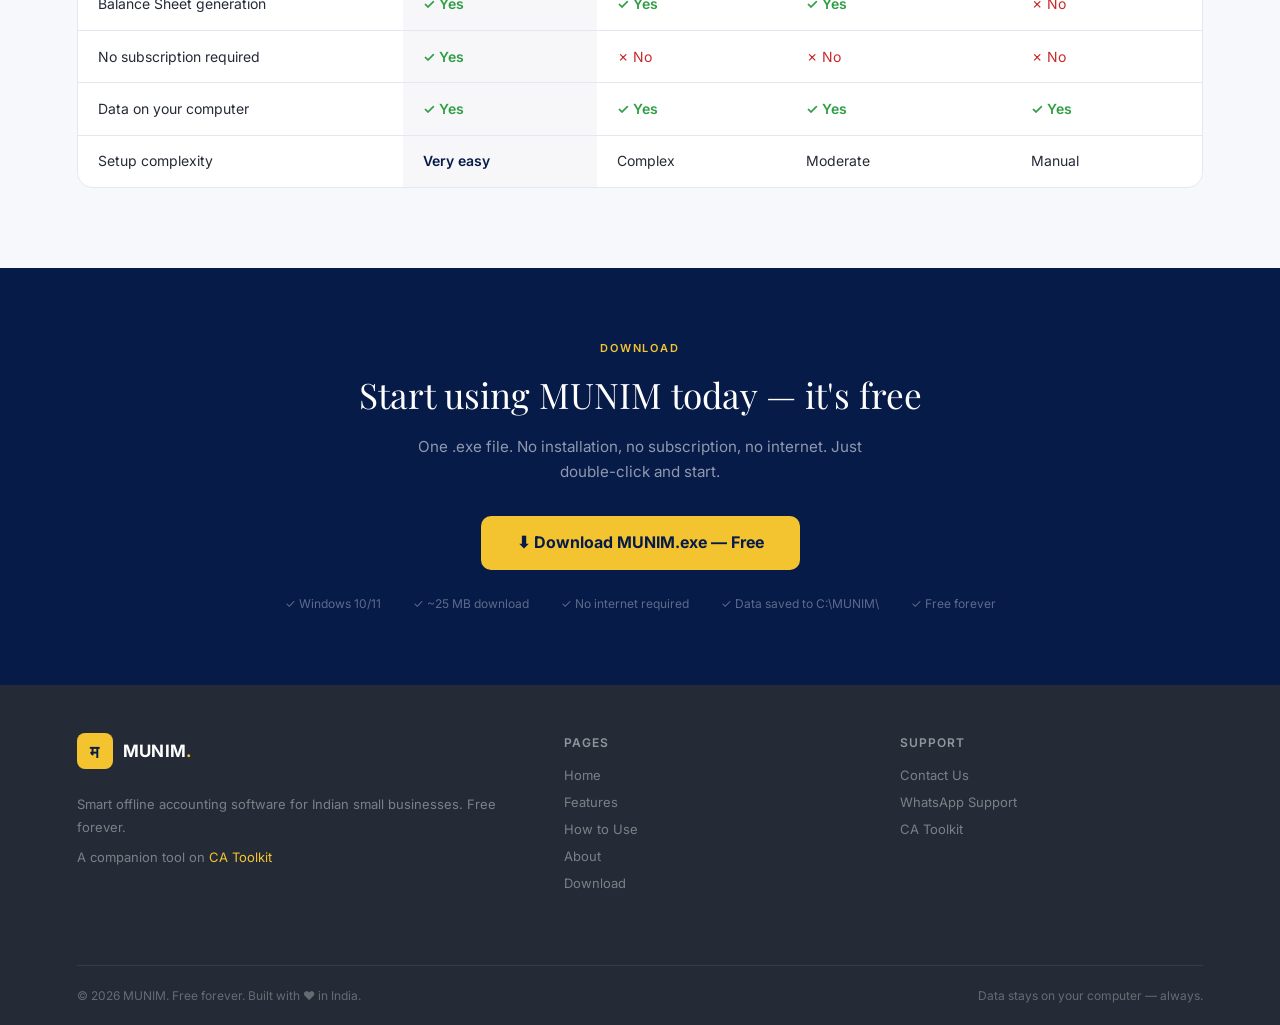
==== commit bd469078: "Update print statement from 'Hello' to 'Goodbye'" ====
--- a/index.html
+++ b/index.html
@@ -218,6 +218,7 @@
     <div class="logo-name">MUNIM<span>.</span></div>
   </a>
   <div class="nav-links">
+    <a href="index.html">Home</a>
     <a href="features.html">Features</a>
     <a href="how-to-use.html">How to Use</a>
     <a href="story.html">Our Story</a>
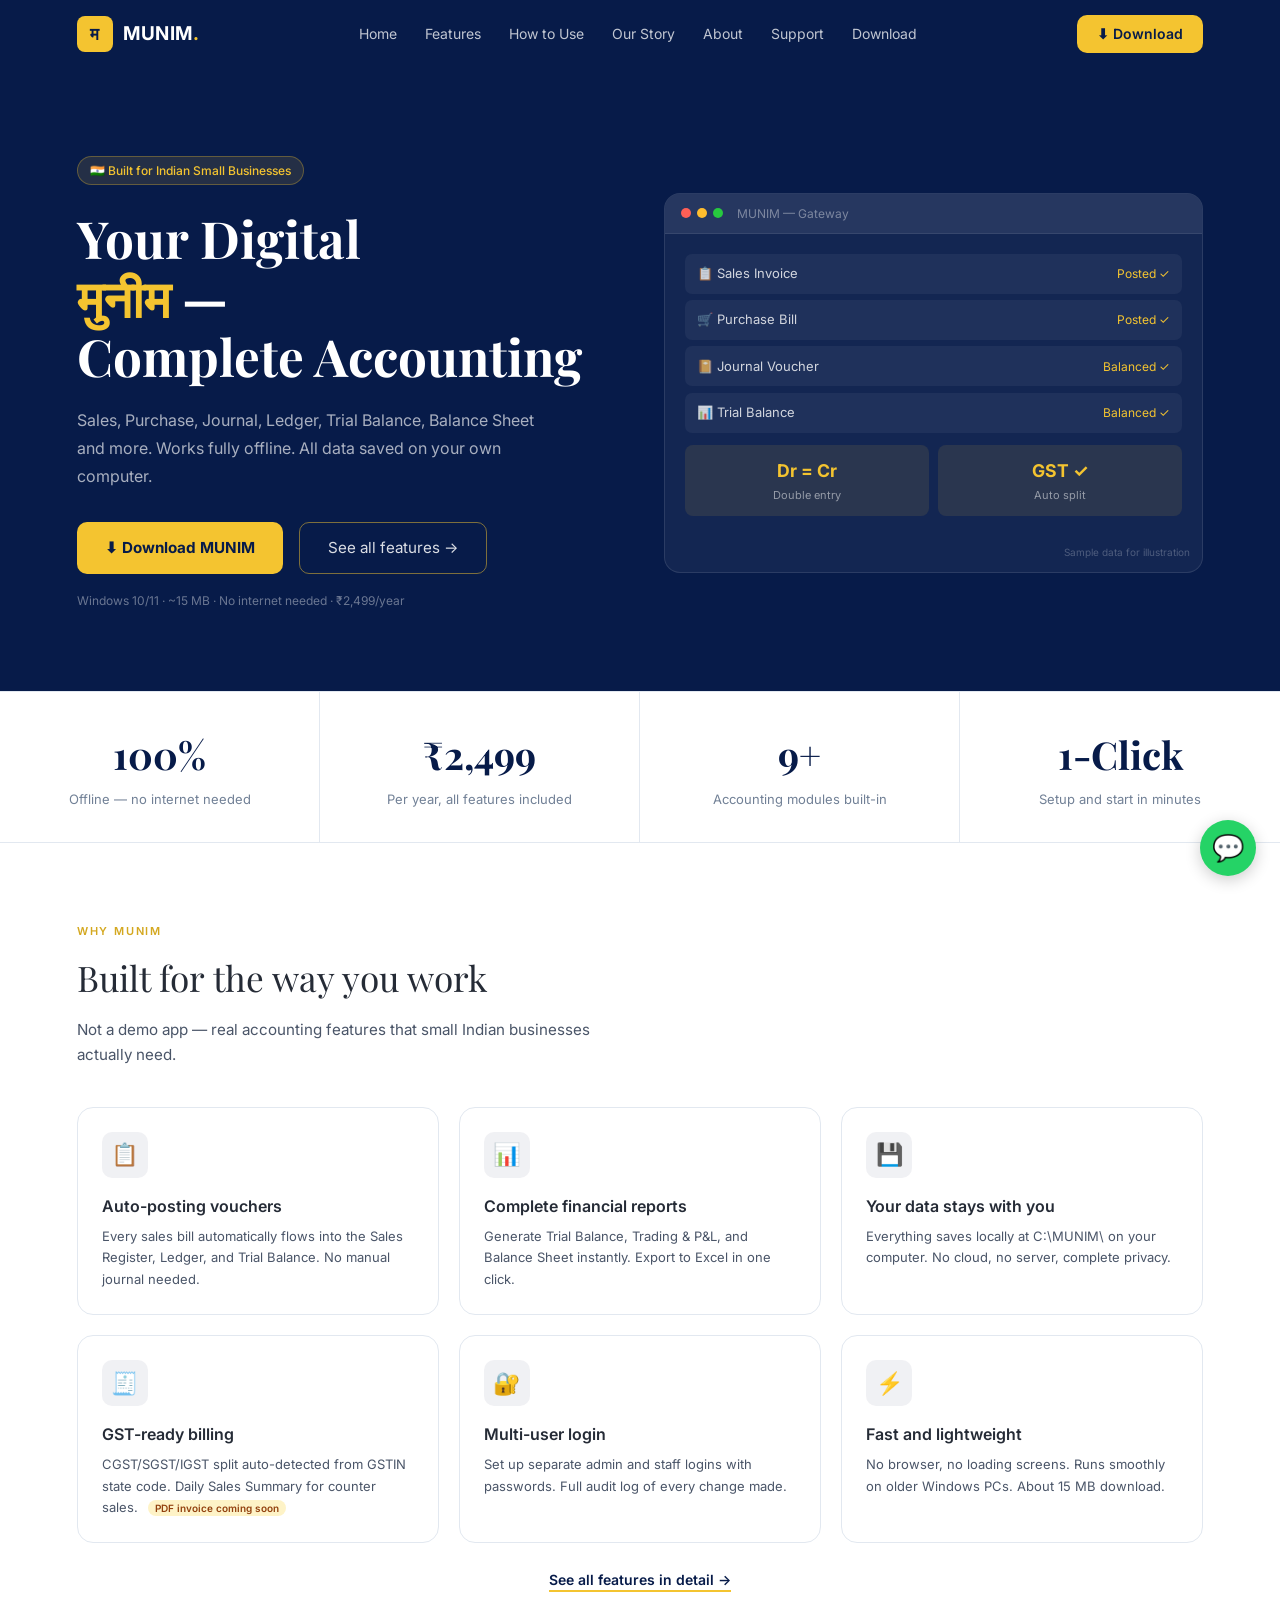
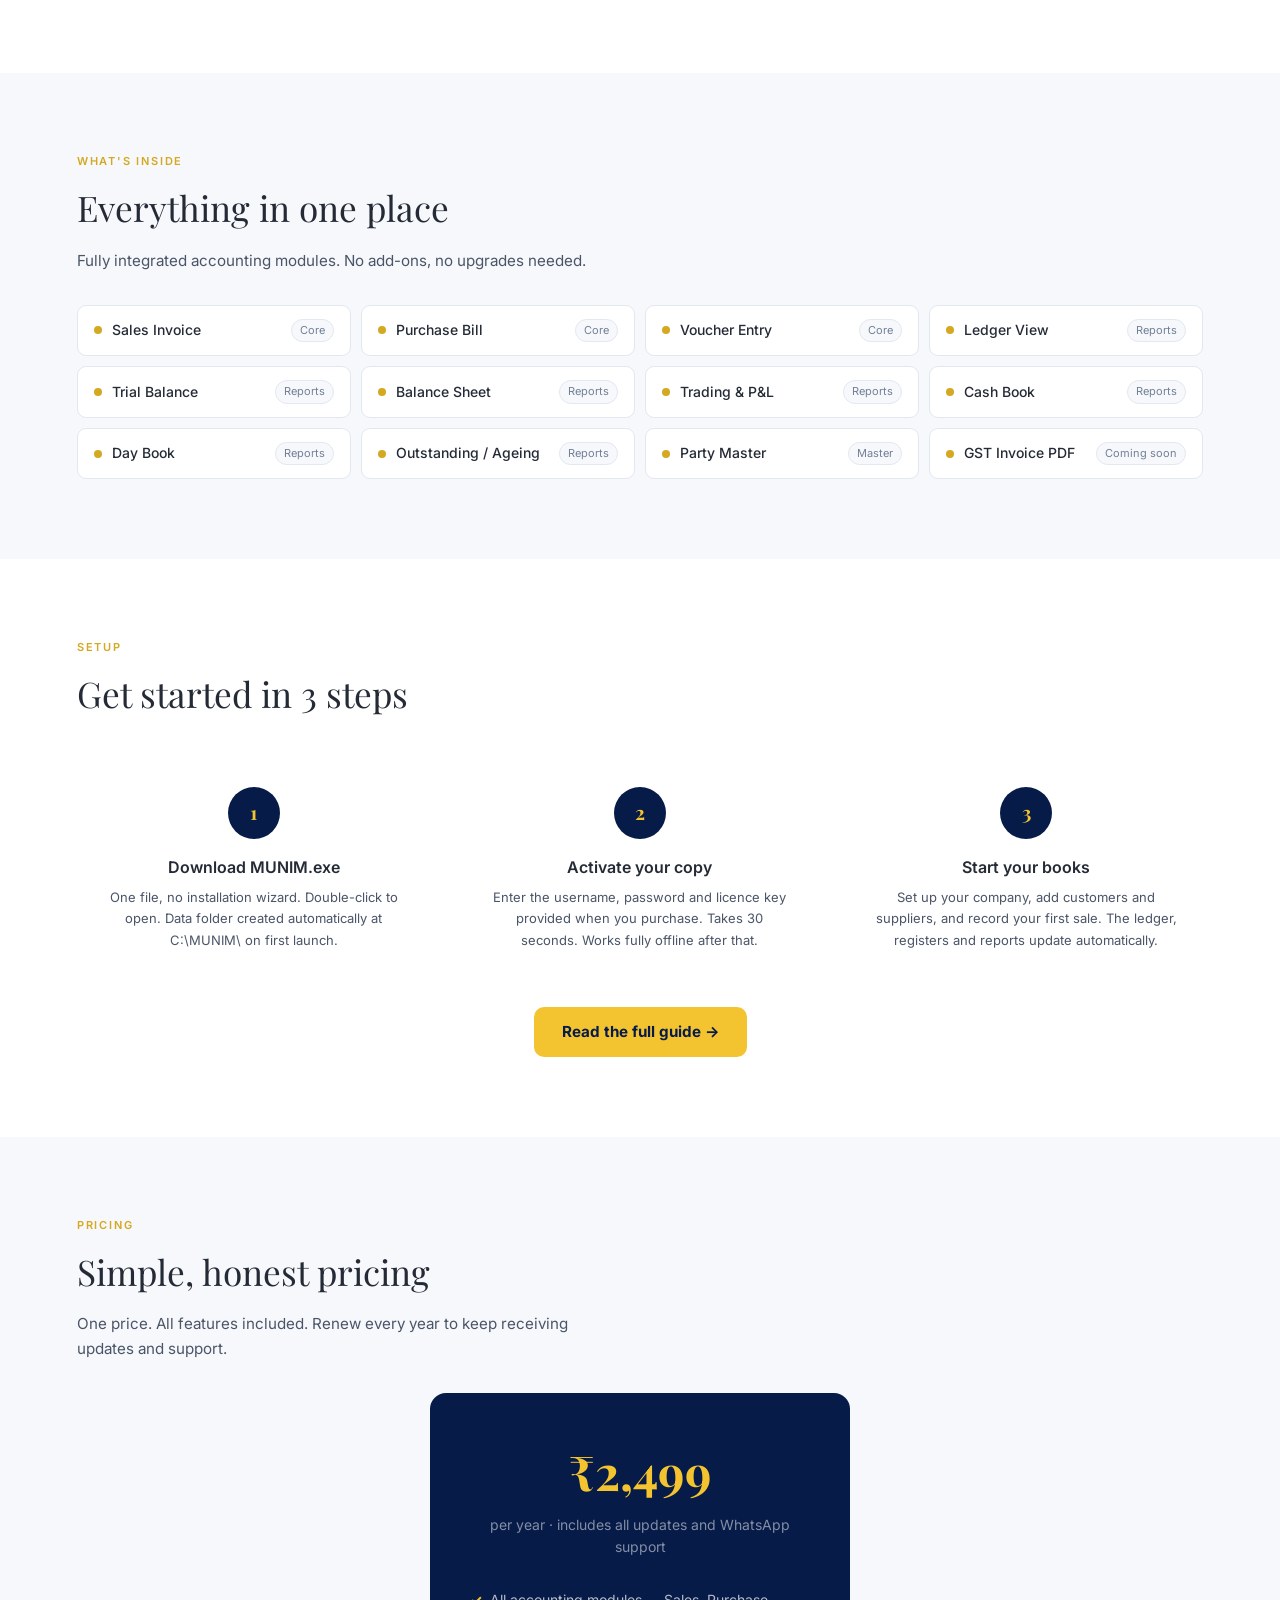
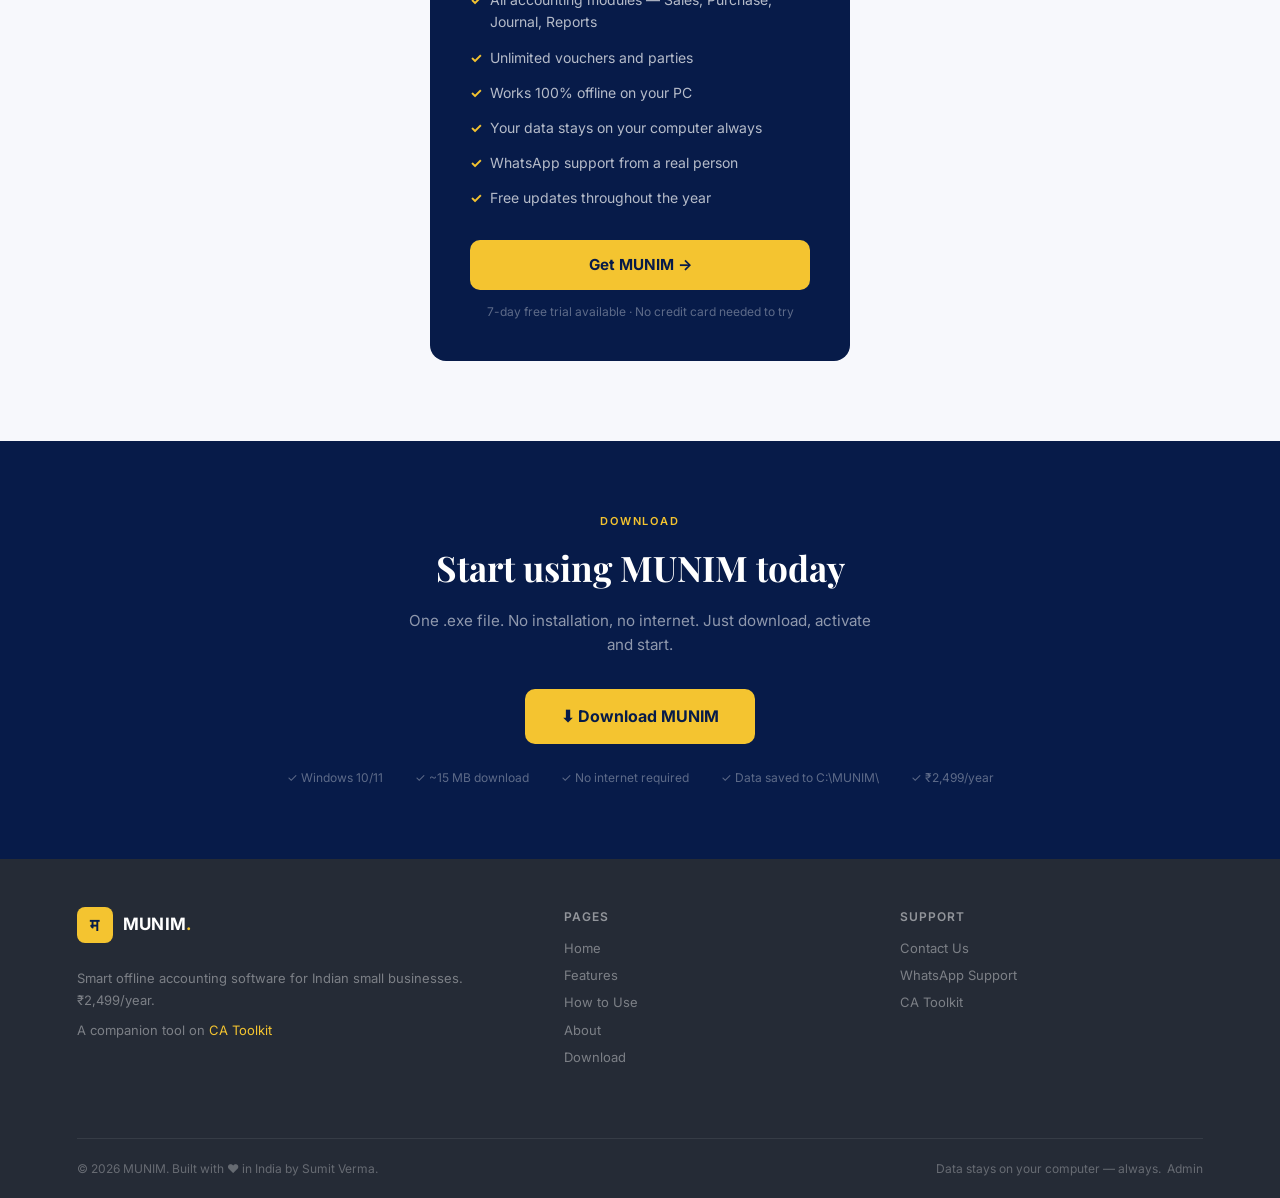
==== commit 1aa98674: "Update print statement from 'Hello' to 'Goodbye'" ====
--- a/index.html
+++ b/index.html
@@ -10,194 +10,90 @@
 <style>
 *{margin:0;padding:0;box-sizing:border-box}
 :root{
-  --navy:#071B49;
-  --navy-light:#0D2560;
-  --gold:#F4C430;
-  --gold-dark:#D4A820;
-  --offwhite:#F7F8FC;
-  --white:#FFFFFF;
-  --charcoal:#252B36;
-  --text-mid:#4A5568;
-  --text-light:#718096;
-  --border:#E2E8F0;
-  --radius:10px;
-  --radius-lg:16px;
+  --navy:#071B49;--navy-light:#0D2560;
+  --gold:#F4C430;--gold-dark:#D4A820;
+  --offwhite:#F7F8FC;--white:#FFFFFF;
+  --charcoal:#252B36;--text-mid:#4A5568;--text-light:#718096;
+  --border:#E2E8F0;--radius:10px;--radius-lg:16px;
 }
 body{font-family:'Inter',sans-serif;color:var(--charcoal);background:var(--white);line-height:1.6;}
 a{text-decoration:none;color:inherit;}
-
-/* NAV */
-nav{
-  display:flex;align-items:center;justify-content:space-between;
-  padding:0 6%;height:68px;background:var(--navy);
-  position:sticky;top:0;z-index:200;
-}
+nav{display:flex;align-items:center;justify-content:space-between;padding:0 6%;height:68px;background:var(--navy);position:sticky;top:0;z-index:200;}
 .logo{display:flex;align-items:center;gap:10px;}
-.logo-icon{
-  width:36px;height:36px;background:var(--gold);border-radius:8px;
-  display:flex;align-items:center;justify-content:center;
-  font-family:'Playfair Display',serif;font-weight:800;font-size:17px;color:var(--navy);
-}
+.logo-icon{width:36px;height:36px;background:var(--gold);border-radius:8px;display:flex;align-items:center;justify-content:center;font-family:'Playfair Display',serif;font-weight:800;font-size:17px;color:var(--navy);}
 .logo-name{font-size:19px;font-weight:700;color:#fff;letter-spacing:0.3px;}
 .logo-name span{color:var(--gold);}
 .nav-links{display:flex;gap:1.75rem;font-size:14px;}
 .nav-links a{color:rgba(255,255,255,0.75);transition:color 0.2s;}
 .nav-links a:hover{color:var(--gold);}
-.nav-dl{
-  background:var(--gold);color:var(--navy);
-  padding:0.5rem 1.25rem;border-radius:var(--radius);
-  font-size:14px;font-weight:600;transition:background 0.2s;
-}
+.nav-dl{background:var(--gold);color:var(--navy);padding:0.5rem 1.25rem;border-radius:var(--radius);font-size:14px;font-weight:600;transition:background 0.2s;}
 .nav-dl:hover{background:var(--gold-dark);}
-
-/* HERO */
-.hero{
-  background:var(--navy);padding:5.5rem 6% 5rem;
-  display:grid;grid-template-columns:1fr 1fr;gap:3rem;align-items:center;
-}
-.hero-badge{
-  display:inline-flex;align-items:center;gap:6px;
-  background:rgba(244,196,48,0.12);border:1px solid rgba(244,196,48,0.3);
-  color:#F4C430;font-size:12px;padding:4px 12px;border-radius:999px;
-  margin-bottom:1.5rem;font-weight:500;
-}
-.hero h1{
-  font-family:'Playfair Display',serif;
-  font-size:clamp(2rem,4vw,3.2rem);line-height:1.15;
-  color:#fff;margin-bottom:1.25rem;
-}
+.hero{background:var(--navy);padding:5.5rem 6% 5rem;display:grid;grid-template-columns:1fr 1fr;gap:3rem;align-items:center;}
+.hero-badge{display:inline-flex;align-items:center;gap:6px;background:rgba(244,196,48,0.12);border:1px solid rgba(244,196,48,0.3);color:#F4C430;font-size:12px;padding:4px 12px;border-radius:999px;margin-bottom:1.5rem;font-weight:500;}
+.hero h1{font-family:'Playfair Display',serif;font-size:clamp(2rem,4vw,3.2rem);line-height:1.15;color:#fff;margin-bottom:1.25rem;}
 .hero h1 em{color:var(--gold);font-style:normal;}
 .hero-sub{color:rgba(255,255,255,0.65);font-size:1rem;margin-bottom:2rem;line-height:1.75;max-width:480px;}
 .hero-btns{display:flex;gap:1rem;flex-wrap:wrap;}
-.btn-gold{
-  background:var(--gold);color:var(--navy);
-  padding:0.8rem 1.75rem;border-radius:var(--radius);
-  font-weight:700;font-size:0.95rem;
-  display:inline-flex;align-items:center;gap:7px;
-  transition:background 0.2s;
-}
+.btn-gold{background:var(--gold);color:var(--navy);padding:0.8rem 1.75rem;border-radius:var(--radius);font-weight:700;font-size:0.95rem;display:inline-flex;align-items:center;gap:7px;transition:background 0.2s;}
 .btn-gold:hover{background:var(--gold-dark);}
-.btn-outline{
-  border:1.5px solid rgba(244,196,48,0.5);color:rgba(255,255,255,0.85);
-  padding:0.8rem 1.75rem;border-radius:var(--radius);
-  font-size:0.95rem;transition:border-color 0.2s;
-}
+.btn-outline{border:1.5px solid rgba(244,196,48,0.5);color:rgba(255,255,255,0.85);padding:0.8rem 1.75rem;border-radius:var(--radius);font-size:0.95rem;transition:border-color 0.2s;}
 .btn-outline:hover{border-color:var(--gold);color:#fff;}
 .hero-note{margin-top:1.1rem;font-size:12px;color:rgba(255,255,255,0.4);}
-
-/* HERO MOCK WINDOW */
-.hero-visual{
-  background:rgba(255,255,255,0.05);
-  border:1px solid rgba(255,255,255,0.1);
-  border-radius:var(--radius-lg);overflow:hidden;
-}
-.mock-bar{
-  background:rgba(255,255,255,0.08);padding:0.6rem 1rem;
-  display:flex;align-items:center;gap:6px;
-  border-bottom:1px solid rgba(255,255,255,0.08);
-}
+.hero-visual{background:rgba(255,255,255,0.05);border:1px solid rgba(255,255,255,0.1);border-radius:var(--radius-lg);overflow:hidden;}
+.mock-bar{background:rgba(255,255,255,0.08);padding:0.6rem 1rem;display:flex;align-items:center;gap:6px;border-bottom:1px solid rgba(255,255,255,0.08);}
 .mock-dot{width:10px;height:10px;border-radius:50%;}
 .mock-content{padding:1.25rem;}
-.mock-row{
-  display:flex;justify-content:space-between;align-items:center;
-  padding:0.6rem 0.75rem;border-radius:7px;margin-bottom:0.4rem;
-  background:rgba(255,255,255,0.05);font-size:13px;color:rgba(255,255,255,0.8);
-}
+.mock-row{display:flex;justify-content:space-between;align-items:center;padding:0.6rem 0.75rem;border-radius:7px;margin-bottom:0.4rem;background:rgba(255,255,255,0.05);font-size:13px;color:rgba(255,255,255,0.8);}
 .mock-row span{font-size:12px;color:var(--gold);}
 .mock-stat-row{display:grid;grid-template-columns:1fr 1fr;gap:0.6rem;margin-top:0.75rem;}
 .mock-stat{background:rgba(244,196,48,0.1);border-radius:8px;padding:0.75rem;text-align:center;}
 .mock-stat-num{font-size:1.1rem;font-weight:700;color:var(--gold);}
 .mock-stat-label{font-size:11px;color:rgba(255,255,255,0.5);margin-top:2px;}
-
-/* SECTIONS */
+.mock-sample-note{font-size:10px;color:rgba(255,255,255,0.25);text-align:right;padding:0.5rem 0.75rem 0.75rem;}
 .sec{padding:5rem 6%;}
 .sec-alt{background:var(--offwhite);}
 .sec-label{font-size:11px;letter-spacing:1.8px;text-transform:uppercase;color:var(--gold-dark);font-weight:600;margin-bottom:0.6rem;}
 .sec-title{font-family:'Playfair Display',serif;font-size:clamp(1.6rem,3vw,2.2rem);color:var(--charcoal);margin-bottom:0.75rem;}
 .sec-sub{color:var(--text-mid);max-width:540px;font-size:0.95rem;}
-
-/* STATS */
-.stats-row{
-  display:grid;grid-template-columns:repeat(4,1fr);
-  border-top:1px solid var(--border);border-bottom:1px solid var(--border);
-}
+.stats-row{display:grid;grid-template-columns:repeat(4,1fr);border-top:1px solid var(--border);border-bottom:1px solid var(--border);}
 .stat-cell{text-align:center;padding:2rem 1rem;border-right:1px solid var(--border);}
 .stat-cell:last-child{border-right:none;}
 .stat-num{font-family:'Playfair Display',serif;font-size:2.4rem;color:var(--navy);font-weight:700;}
 .stat-label{font-size:13px;color:var(--text-light);margin-top:4px;}
-
-/* FEATURES */
 .feat-grid{display:grid;grid-template-columns:repeat(auto-fit,minmax(270px,1fr));gap:1.25rem;margin-top:2.5rem;}
-.feat-card{
-  background:var(--white);border:1px solid var(--border);
-  border-radius:var(--radius-lg);padding:1.5rem;
-  transition:box-shadow 0.2s,border-color 0.2s;
-}
+.feat-card{background:var(--white);border:1px solid var(--border);border-radius:var(--radius-lg);padding:1.5rem;transition:box-shadow 0.2s,border-color 0.2s;}
 .feat-card:hover{box-shadow:0 4px 20px rgba(7,27,73,0.08);border-color:#cbd5e0;}
-.feat-icon-box{
-  width:46px;height:46px;border-radius:10px;
-  background:rgba(7,27,73,0.06);
-  display:flex;align-items:center;justify-content:center;
-  font-size:22px;margin-bottom:1rem;
-}
+.feat-icon-box{width:46px;height:46px;border-radius:10px;background:rgba(7,27,73,0.06);display:flex;align-items:center;justify-content:center;font-size:22px;margin-bottom:1rem;}
 .feat-title{font-size:1rem;font-weight:600;color:var(--charcoal);margin-bottom:0.4rem;}
 .feat-desc{font-size:13px;color:var(--text-mid);line-height:1.65;}
-
-/* MODULES */
+.soon-tag{font-size:10px;background:#FEF3C7;color:#92400E;padding:2px 7px;border-radius:999px;margin-left:6px;font-weight:600;vertical-align:middle;}
 .modules-grid{display:grid;grid-template-columns:repeat(auto-fit,minmax(220px,1fr));gap:0.65rem;margin-top:2rem;}
-.mod-pill{
-  display:flex;align-items:center;gap:10px;
-  background:var(--white);border:1px solid var(--border);
-  border-radius:9px;padding:0.8rem 1rem;transition:border-color 0.2s;
-}
+.mod-pill{display:flex;align-items:center;gap:10px;background:var(--white);border:1px solid var(--border);border-radius:9px;padding:0.8rem 1rem;transition:border-color 0.2s;}
 .mod-pill:hover{border-color:#94a3b8;}
 .mod-dot{width:8px;height:8px;border-radius:50%;background:var(--gold-dark);flex-shrink:0;}
 .mod-name{font-size:14px;font-weight:500;color:var(--charcoal);}
 .mod-tag{margin-left:auto;font-size:11px;background:var(--offwhite);color:var(--text-light);padding:2px 8px;border-radius:999px;border:1px solid var(--border);}
-
-/* STEPS */
 .steps-grid{display:grid;grid-template-columns:repeat(3,1fr);gap:2rem;margin-top:2.5rem;}
 .step-card{text-align:center;padding:1.5rem;}
-.step-num{
-  width:52px;height:52px;border-radius:50%;
-  background:var(--navy);color:var(--gold);
-  font-size:1.2rem;font-weight:700;font-family:'Playfair Display',serif;
-  display:flex;align-items:center;justify-content:center;margin:0 auto 1rem;
-}
+.step-num{width:52px;height:52px;border-radius:50%;background:var(--navy);color:var(--gold);font-size:1.2rem;font-weight:700;font-family:'Playfair Display',serif;display:flex;align-items:center;justify-content:center;margin:0 auto 1rem;}
 .step-title{font-size:1rem;font-weight:600;color:var(--charcoal);margin-bottom:0.4rem;}
 .step-desc{font-size:13px;color:var(--text-mid);line-height:1.65;}
-
-/* COMPARE TABLE */
-.tbl-wrap{margin-top:2rem;overflow-x:auto;border-radius:var(--radius-lg);border:1px solid var(--border);}
-table{width:100%;border-collapse:collapse;font-size:14px;background:var(--white);}
-thead tr{background:var(--navy);}
-th{padding:1rem 1.25rem;text-align:left;color:rgba(255,255,255,0.7);font-weight:500;font-size:13px;}
-th.hl{color:var(--gold);font-weight:600;}
-td{padding:0.9rem 1.25rem;border-bottom:1px solid var(--border);color:var(--charcoal);}
-td.hl{color:var(--navy);font-weight:600;background:rgba(7,27,73,0.03);}
-tr:last-child td{border-bottom:none;}
-.yes{color:#2f9e44;font-weight:600;}
-.no{color:#c92a2a;}
-
-/* FOOTER */
-footer{
-  background:var(--charcoal);padding:3rem 6% 0;
-  display:grid;grid-template-columns:1.5fr 1fr 1fr;gap:2rem;
-}
+.price-box{background:var(--navy);border-radius:var(--radius-lg);padding:2.5rem;text-align:center;max-width:420px;margin:2rem auto 0;}
+.price-amount{font-family:'Playfair Display',serif;font-size:3rem;color:var(--gold);font-weight:700;}
+.price-period{font-size:14px;color:rgba(255,255,255,0.5);margin-top:4px;}
+.price-includes{list-style:none;margin:1.5rem 0;text-align:left;}
+.price-includes li{font-size:14px;color:rgba(255,255,255,0.7);padding:0.4rem 0;display:flex;gap:8px;}
+.price-includes li::before{content:'✓';color:var(--gold);font-weight:700;}
+footer{background:var(--charcoal);padding:3rem 6% 0;display:grid;grid-template-columns:1.5fr 1fr 1fr;gap:2rem;}
 .foot-desc{font-size:13px;color:rgba(255,255,255,0.4);margin-top:0.75rem;line-height:1.7;}
 .foot-col h4{font-size:12px;font-weight:600;color:rgba(255,255,255,0.5);margin-bottom:0.75rem;letter-spacing:1px;text-transform:uppercase;}
 .foot-col a{display:block;font-size:13px;color:rgba(255,255,255,0.4);margin-bottom:0.4rem;transition:color 0.2s;}
 .foot-col a:hover{color:var(--gold);}
-.foot-bottom{
-  grid-column:1/-1;border-top:1px solid rgba(255,255,255,0.08);
-  margin-top:2rem;padding:1.25rem 0;
-  display:flex;justify-content:space-between;align-items:center;
-  font-size:12px;color:rgba(255,255,255,0.3);flex-wrap:wrap;gap:0.5rem;
-}
-.foot-bottom a{color:rgba(255,255,255,0.4);transition:color 0.2s;}
+.foot-bottom{grid-column:1/-1;border-top:1px solid rgba(255,255,255,0.08);margin-top:2rem;padding:1.25rem 0;display:flex;justify-content:space-between;align-items:center;font-size:12px;color:rgba(255,255,255,0.3);flex-wrap:wrap;gap:0.5rem;}
+.foot-bottom a{color:rgba(255,255,255,0.3);transition:color 0.2s;}
 .foot-bottom a:hover{color:var(--gold);}
-
-/* RESPONSIVE */
+.wa-fab{position:fixed;bottom:24px;right:24px;width:56px;height:56px;background:#25D366;border-radius:50%;display:flex;align-items:center;justify-content:center;font-size:26px;box-shadow:0 4px 16px rgba(0,0,0,0.2);z-index:999;transition:transform 0.2s;}
+.wa-fab:hover{transform:scale(1.08);}
 @media(max-width:768px){
   .hero{grid-template-columns:1fr;}
   .hero-visual{display:none;}
@@ -211,7 +107,10 @@
 </head>
 <body>
 
-<!-- ── NAV ── -->
+<!-- WhatsApp FAB -->
+<a href="https://wa.me/918427651580" target="_blank" class="wa-fab" title="WhatsApp Support">💬</a>
+
+<!-- NAV -->
 <nav>
   <a href="index.html" class="logo">
     <div class="logo-icon">म</div>
@@ -226,56 +125,57 @@
     <a href="contact.html">Support</a>
     <a href="download.html">Download</a>
   </div>
-  <a href="download.html" class="nav-dl">⬇ Download Free</a>
+  <a href="download.html" class="nav-dl">⬇ Download</a>
 </nav>
 
-<!-- ── HERO ── -->
+<!-- HERO -->
 <section class="hero">
   <div>
     <div class="hero-badge">🇮🇳 Built for Indian Small Businesses</div>
     <h1>Your Digital<br/><em>मुनीम</em> —<br/>Complete Accounting</h1>
-    <p class="hero-sub">Sales, Purchase, Journal, Ledger, Trial Balance, Balance Sheet and more. Works fully offline. No subscription ever. All data saved on your own computer.</p>
+    <p class="hero-sub">Sales, Purchase, Journal, Ledger, Trial Balance, Balance Sheet and more. Works fully offline. All data saved on your own computer.</p>
     <div class="hero-btns">
-      <a href="download.html" class="btn-gold">⬇ Download Free</a>
+      <a href="download.html" class="btn-gold">⬇ Download MUNIM</a>
       <a href="features.html" class="btn-outline">See all features →</a>
     </div>
-    <p class="hero-note">Windows 10/11 · ~25 MB · No internet needed · Free forever</p>
+    <p class="hero-note">Windows 10/11 · ~15 MB · No internet needed · ₹2,499/year</p>
   </div>
   <div class="hero-visual">
     <div class="mock-bar">
       <div class="mock-dot" style="background:#ff5f56"></div>
       <div class="mock-dot" style="background:#ffbd2e"></div>
       <div class="mock-dot" style="background:#27c93f"></div>
-      <span style="font-size:12px;color:rgba(255,255,255,0.4);margin-left:8px;">MUNIM — Dashboard</span>
+      <span style="font-size:12px;color:rgba(255,255,255,0.4);margin-left:8px;">MUNIM — Gateway</span>
     </div>
     <div class="mock-content">
-      <div class="mock-row">📋 Sales Entry — Today<span>+ ₹28,500</span></div>
-      <div class="mock-row">🛒 Purchase Entry<span>− ₹14,200</span></div>
-      <div class="mock-row">📔 Journal Voucher<span>Posted ✓</span></div>
+      <div class="mock-row">📋 Sales Invoice<span>Posted ✓</span></div>
+      <div class="mock-row">🛒 Purchase Bill<span>Posted ✓</span></div>
+      <div class="mock-row">📔 Journal Voucher<span>Balanced ✓</span></div>
       <div class="mock-row">📊 Trial Balance<span>Balanced ✓</span></div>
       <div class="mock-stat-row">
         <div class="mock-stat">
-          <div class="mock-stat-num">₹2.4L</div>
-          <div class="mock-stat-label">This month sales</div>
+          <div class="mock-stat-num">Dr = Cr</div>
+          <div class="mock-stat-label">Double entry</div>
         </div>
         <div class="mock-stat">
-          <div class="mock-stat-num">₹18K</div>
-          <div class="mock-stat-label">Net profit</div>
+          <div class="mock-stat-num">GST ✓</div>
+          <div class="mock-stat-label">Auto split</div>
         </div>
       </div>
     </div>
-  </div>
-</section>
-
-<!-- ── STATS ── -->
+    <div class="mock-sample-note">Sample data for illustration</div>
+  </div>
+</section>
+
+<!-- STATS -->
 <div class="stats-row">
   <div class="stat-cell"><div class="stat-num">100%</div><div class="stat-label">Offline — no internet needed</div></div>
-  <div class="stat-cell"><div class="stat-num">₹0</div><div class="stat-label">Free forever, no subscription</div></div>
-  <div class="stat-cell"><div class="stat-num">12+</div><div class="stat-label">Accounting modules built-in</div></div>
+  <div class="stat-cell"><div class="stat-num">₹2,499</div><div class="stat-label">Per year, all features included</div></div>
+  <div class="stat-cell"><div class="stat-num">9+</div><div class="stat-label">Accounting modules built-in</div></div>
   <div class="stat-cell"><div class="stat-num">1-Click</div><div class="stat-label">Setup and start in minutes</div></div>
 </div>
 
-<!-- ── FEATURES ── -->
+<!-- FEATURES -->
 <section class="sec">
   <div class="sec-label">Why MUNIM</div>
   <div class="sec-title">Built for the way you work</div>
@@ -284,12 +184,12 @@
     <div class="feat-card">
       <div class="feat-icon-box">📋</div>
       <div class="feat-title">Auto-posting vouchers</div>
-      <div class="feat-desc">Every sales bill automatically flows into the Sales Register, Ledger, and Trial Balance — exactly like Tally.</div>
+      <div class="feat-desc">Every sales bill automatically flows into the Sales Register, Ledger, and Trial Balance. No manual journal needed.</div>
     </div>
     <div class="feat-card">
       <div class="feat-icon-box">📊</div>
       <div class="feat-title">Complete financial reports</div>
-      <div class="feat-desc">Generate Trial Balance, P&L Statement, and Balance Sheet instantly. Export to PDF or Excel in one click.</div>
+      <div class="feat-desc">Generate Trial Balance, Trading & P&L, and Balance Sheet instantly. Export to Excel in one click.</div>
     </div>
     <div class="feat-card">
       <div class="feat-icon-box">💾</div>
@@ -299,17 +199,17 @@
     <div class="feat-card">
       <div class="feat-icon-box">🧾</div>
       <div class="feat-title">GST-ready billing</div>
-      <div class="feat-desc">Generate proper GST invoices with CGST/SGST/IGST split. Print clean A4 bills directly from MUNIM.</div>
+      <div class="feat-desc">CGST/SGST/IGST split auto-detected from GSTIN state code. Daily Sales Summary for counter sales. <span class="soon-tag">PDF invoice coming soon</span></div>
     </div>
     <div class="feat-card">
       <div class="feat-icon-box">🔐</div>
       <div class="feat-title">Multi-user login</div>
-      <div class="feat-desc">Set up separate login IDs with passwords. Protect your books with simple, secure access control.</div>
+      <div class="feat-desc">Set up separate admin and staff logins with passwords. Full audit log of every change made.</div>
     </div>
     <div class="feat-card">
       <div class="feat-icon-box">⚡</div>
       <div class="feat-title">Fast and lightweight</div>
-      <div class="feat-desc">No browser, no loading screens. Opens in under 3 seconds. Runs smoothly on older Windows PCs too.</div>
+      <div class="feat-desc">No browser, no loading screens. Runs smoothly on older Windows PCs. About 15 MB download.</div>
     </div>
   </div>
   <div style="margin-top:1.5rem;text-align:center;">
@@ -317,28 +217,28 @@
   </div>
 </section>
 
-<!-- ── MODULES ── -->
+<!-- MODULES -->
 <section class="sec sec-alt">
-  <div class="sec-label">All Modules</div>
+  <div class="sec-label">What's Inside</div>
   <div class="sec-title">Everything in one place</div>
-  <p class="sec-sub">12 fully integrated accounting modules. No add-ons, no upgrades needed.</p>
+  <p class="sec-sub">Fully integrated accounting modules. No add-ons, no upgrades needed.</p>
   <div class="modules-grid">
-    <div class="mod-pill"><div class="mod-dot"></div><div class="mod-name">Sales Register</div><div class="mod-tag">Core</div></div>
-    <div class="mod-pill"><div class="mod-dot"></div><div class="mod-name">Purchase Register</div><div class="mod-tag">Core</div></div>
-    <div class="mod-pill"><div class="mod-dot"></div><div class="mod-name">Journal Entry</div><div class="mod-tag">Core</div></div>
-    <div class="mod-pill"><div class="mod-dot"></div><div class="mod-name">Ledger View</div><div class="mod-tag">Core</div></div>
+    <div class="mod-pill"><div class="mod-dot"></div><div class="mod-name">Sales Invoice</div><div class="mod-tag">Core</div></div>
+    <div class="mod-pill"><div class="mod-dot"></div><div class="mod-name">Purchase Bill</div><div class="mod-tag">Core</div></div>
+    <div class="mod-pill"><div class="mod-dot"></div><div class="mod-name">Voucher Entry</div><div class="mod-tag">Core</div></div>
+    <div class="mod-pill"><div class="mod-dot"></div><div class="mod-name">Ledger View</div><div class="mod-tag">Reports</div></div>
     <div class="mod-pill"><div class="mod-dot"></div><div class="mod-name">Trial Balance</div><div class="mod-tag">Reports</div></div>
     <div class="mod-pill"><div class="mod-dot"></div><div class="mod-name">Balance Sheet</div><div class="mod-tag">Reports</div></div>
-    <div class="mod-pill"><div class="mod-dot"></div><div class="mod-name">Profit & Loss</div><div class="mod-tag">Reports</div></div>
+    <div class="mod-pill"><div class="mod-dot"></div><div class="mod-name">Trading & P&L</div><div class="mod-tag">Reports</div></div>
     <div class="mod-pill"><div class="mod-dot"></div><div class="mod-name">Cash Book</div><div class="mod-tag">Reports</div></div>
     <div class="mod-pill"><div class="mod-dot"></div><div class="mod-name">Day Book</div><div class="mod-tag">Reports</div></div>
-    <div class="mod-pill"><div class="mod-dot"></div><div class="mod-name">GST Invoice (A4 / Slip)</div><div class="mod-tag">Billing</div></div>
-    <div class="mod-pill"><div class="mod-dot"></div><div class="mod-name">Stock / Inventory</div><div class="mod-tag">Inventory</div></div>
+    <div class="mod-pill"><div class="mod-dot"></div><div class="mod-name">Outstanding / Ageing</div><div class="mod-tag">Reports</div></div>
     <div class="mod-pill"><div class="mod-dot"></div><div class="mod-name">Party Master</div><div class="mod-tag">Master</div></div>
-  </div>
-</section>
-
-<!-- ── HOW IT WORKS ── -->
+    <div class="mod-pill"><div class="mod-dot"></div><div class="mod-name">GST Invoice PDF</div><div class="mod-tag">Coming soon</div></div>
+  </div>
+</section>
+
+<!-- HOW IT WORKS -->
 <section class="sec">
   <div class="sec-label">Setup</div>
   <div class="sec-title">Get started in 3 steps</div>
@@ -350,13 +250,13 @@
     </div>
     <div class="step-card">
       <div class="step-num">2</div>
-      <div class="step-title">Create your company</div>
-      <div class="step-desc">Enter your business name, GST number, and financial year. MUNIM sets up all account groups and ledgers automatically.</div>
+      <div class="step-title">Activate your copy</div>
+      <div class="step-desc">Enter the username, password and licence key provided when you purchase. Takes 30 seconds. Works fully offline after that.</div>
     </div>
     <div class="step-card">
       <div class="step-num">3</div>
       <div class="step-title">Start your books</div>
-      <div class="step-desc">Create a sales bill and watch it post to Sales Register, Ledger, and Trial Balance automatically — just like Tally.</div>
+      <div class="step-desc">Set up your company, add customers and suppliers, and record your first sale. The ledger, registers and reports update automatically.</div>
     </div>
   </div>
   <div style="text-align:center;margin-top:2rem;">
@@ -364,58 +264,50 @@
   </div>
 </section>
 
-<!-- ── COMPARE ── -->
+<!-- PRICING -->
 <section class="sec sec-alt">
-  <div class="sec-label">Comparison</div>
-  <div class="sec-title">MUNIM vs other options</div>
-  <p class="sec-sub">Why pay thousands per year when MUNIM gives you everything for free?</p>
-  <div class="tbl-wrap">
-    <table>
-      <thead>
-        <tr>
-          <th>Feature</th>
-          <th class="hl">MUNIM</th>
-          <th>Tally Prime</th>
-          <th>Busy / Evershine</th>
-          <th>Excel</th>
-        </tr>
-      </thead>
-      <tbody>
-        <tr><td>Price</td><td class="hl">Free forever</td><td>₹18,000+/yr</td><td>₹5,000+/yr</td><td>Paid (M365)</td></tr>
-        <tr><td>Works offline</td><td class="hl"><span class="yes">✓ Yes</span></td><td><span class="yes">✓ Yes</span></td><td><span class="yes">✓ Yes</span></td><td><span class="yes">✓ Yes</span></td></tr>
-        <tr><td>Auto voucher posting</td><td class="hl"><span class="yes">✓ Yes</span></td><td><span class="yes">✓ Yes</span></td><td><span class="yes">✓ Yes</span></td><td><span class="no">✗ No</span></td></tr>
-        <tr><td>Balance Sheet generation</td><td class="hl"><span class="yes">✓ Yes</span></td><td><span class="yes">✓ Yes</span></td><td><span class="yes">✓ Yes</span></td><td><span class="no">✗ No</span></td></tr>
-        <tr><td>No subscription required</td><td class="hl"><span class="yes">✓ Yes</span></td><td><span class="no">✗ No</span></td><td><span class="no">✗ No</span></td><td><span class="no">✗ No</span></td></tr>
-        <tr><td>Data on your computer</td><td class="hl"><span class="yes">✓ Yes</span></td><td><span class="yes">✓ Yes</span></td><td><span class="yes">✓ Yes</span></td><td><span class="yes">✓ Yes</span></td></tr>
-        <tr><td>Setup complexity</td><td class="hl">Very easy</td><td>Complex</td><td>Moderate</td><td>Manual</td></tr>
-      </tbody>
-    </table>
-  </div>
-</section>
-
-<!-- ── DOWNLOAD CTA ── -->
+  <div class="sec-label">Pricing</div>
+  <div class="sec-title">Simple, honest pricing</div>
+  <p class="sec-sub">One price. All features included. Renew every year to keep receiving updates and support.</p>
+  <div class="price-box">
+    <div class="price-amount">₹2,499</div>
+    <div class="price-period">per year · includes all updates and WhatsApp support</div>
+    <ul class="price-includes">
+      <li>All accounting modules — Sales, Purchase, Journal, Reports</li>
+      <li>Unlimited vouchers and parties</li>
+      <li>Works 100% offline on your PC</li>
+      <li>Your data stays on your computer always</li>
+      <li>WhatsApp support from a real person</li>
+      <li>Free updates throughout the year</li>
+    </ul>
+    <a href="download.html" class="btn-gold" style="width:100%;justify-content:center;">Get MUNIM →</a>
+    <p style="font-size:12px;color:rgba(255,255,255,0.35);margin-top:12px;">7-day free trial available · No credit card needed to try</p>
+  </div>
+</section>
+
+<!-- DOWNLOAD CTA -->
 <section style="background:var(--navy);padding:4.5rem 6%;text-align:center;">
   <div class="sec-label" style="color:var(--gold);">Download</div>
-  <div class="sec-title" style="color:#fff;font-family:'Playfair Display',serif;">Start using MUNIM today — it's free</div>
-  <p style="color:rgba(255,255,255,0.55);margin:0.75rem auto 2rem;max-width:480px;font-size:0.95rem;">One .exe file. No installation, no subscription, no internet. Just double-click and start.</p>
-  <a href="download.html" class="btn-gold" style="font-size:1rem;padding:0.9rem 2.25rem;display:inline-flex;">⬇ Download MUNIM.exe — Free</a>
+  <h2 style="font-family:'Playfair Display',serif;font-size:clamp(1.6rem,3vw,2.2rem);color:#fff;margin-bottom:0.75rem;">Start using MUNIM today</h2>
+  <p style="color:rgba(255,255,255,0.55);margin:0.75rem auto 2rem;max-width:480px;font-size:0.95rem;">One .exe file. No installation, no internet. Just download, activate and start.</p>
+  <a href="download.html" class="btn-gold" style="font-size:1rem;padding:0.9rem 2.25rem;display:inline-flex;">⬇ Download MUNIM</a>
   <div style="display:flex;justify-content:center;gap:2rem;flex-wrap:wrap;margin-top:1.5rem;">
     <span style="font-size:12px;color:rgba(255,255,255,0.35);">✓ Windows 10/11</span>
-    <span style="font-size:12px;color:rgba(255,255,255,0.35);">✓ ~25 MB download</span>
+    <span style="font-size:12px;color:rgba(255,255,255,0.35);">✓ ~15 MB download</span>
     <span style="font-size:12px;color:rgba(255,255,255,0.35);">✓ No internet required</span>
     <span style="font-size:12px;color:rgba(255,255,255,0.35);">✓ Data saved to C:\MUNIM\</span>
-    <span style="font-size:12px;color:rgba(255,255,255,0.35);">✓ Free forever</span>
-  </div>
-</section>
-
-<!-- ── FOOTER ── -->
+    <span style="font-size:12px;color:rgba(255,255,255,0.35);">✓ ₹2,499/year</span>
+  </div>
+</section>
+
+<!-- FOOTER -->
 <footer>
   <div>
     <a href="index.html" class="logo" style="display:inline-flex;margin-bottom:0.75rem;">
       <div class="logo-icon">म</div>
       <div class="logo-name" style="font-size:17px;">MUNIM<span>.</span></div>
     </a>
-    <p class="foot-desc">Smart offline accounting software for Indian small businesses. Free forever.</p>
+    <p class="foot-desc">Smart offline accounting software for Indian small businesses. ₹2,499/year.</p>
     <p class="foot-desc" style="margin-top:0.5rem;">A companion tool on <a href="https://catoolskit.runs.on.dev/ca-tools-hub" style="color:var(--gold);text-decoration:none;">CA Toolkit</a></p>
   </div>
   <div class="foot-col">
@@ -429,12 +321,12 @@
   <div class="foot-col">
     <h4>Support</h4>
     <a href="contact.html">Contact Us</a>
-    <a href="contact.html">WhatsApp Support</a>
+    <a href="https://wa.me/918427651580" target="_blank">WhatsApp Support</a>
     <a href="https://catoolskit.runs.on.dev" target="_blank">CA Toolkit</a>
   </div>
   <div class="foot-bottom">
-    <span>© 2026 MUNIM. Free forever. Built with ❤️ in India.</span>
-    <span>Data stays on your computer — always.</span>
+    <span>© 2026 MUNIM. Built with ❤️ in India by Sumit Verma.</span>
+    <span>Data stays on your computer — always. &nbsp;<a href="admin-panel.html">Admin</a></span>
   </div>
 </footer>
 
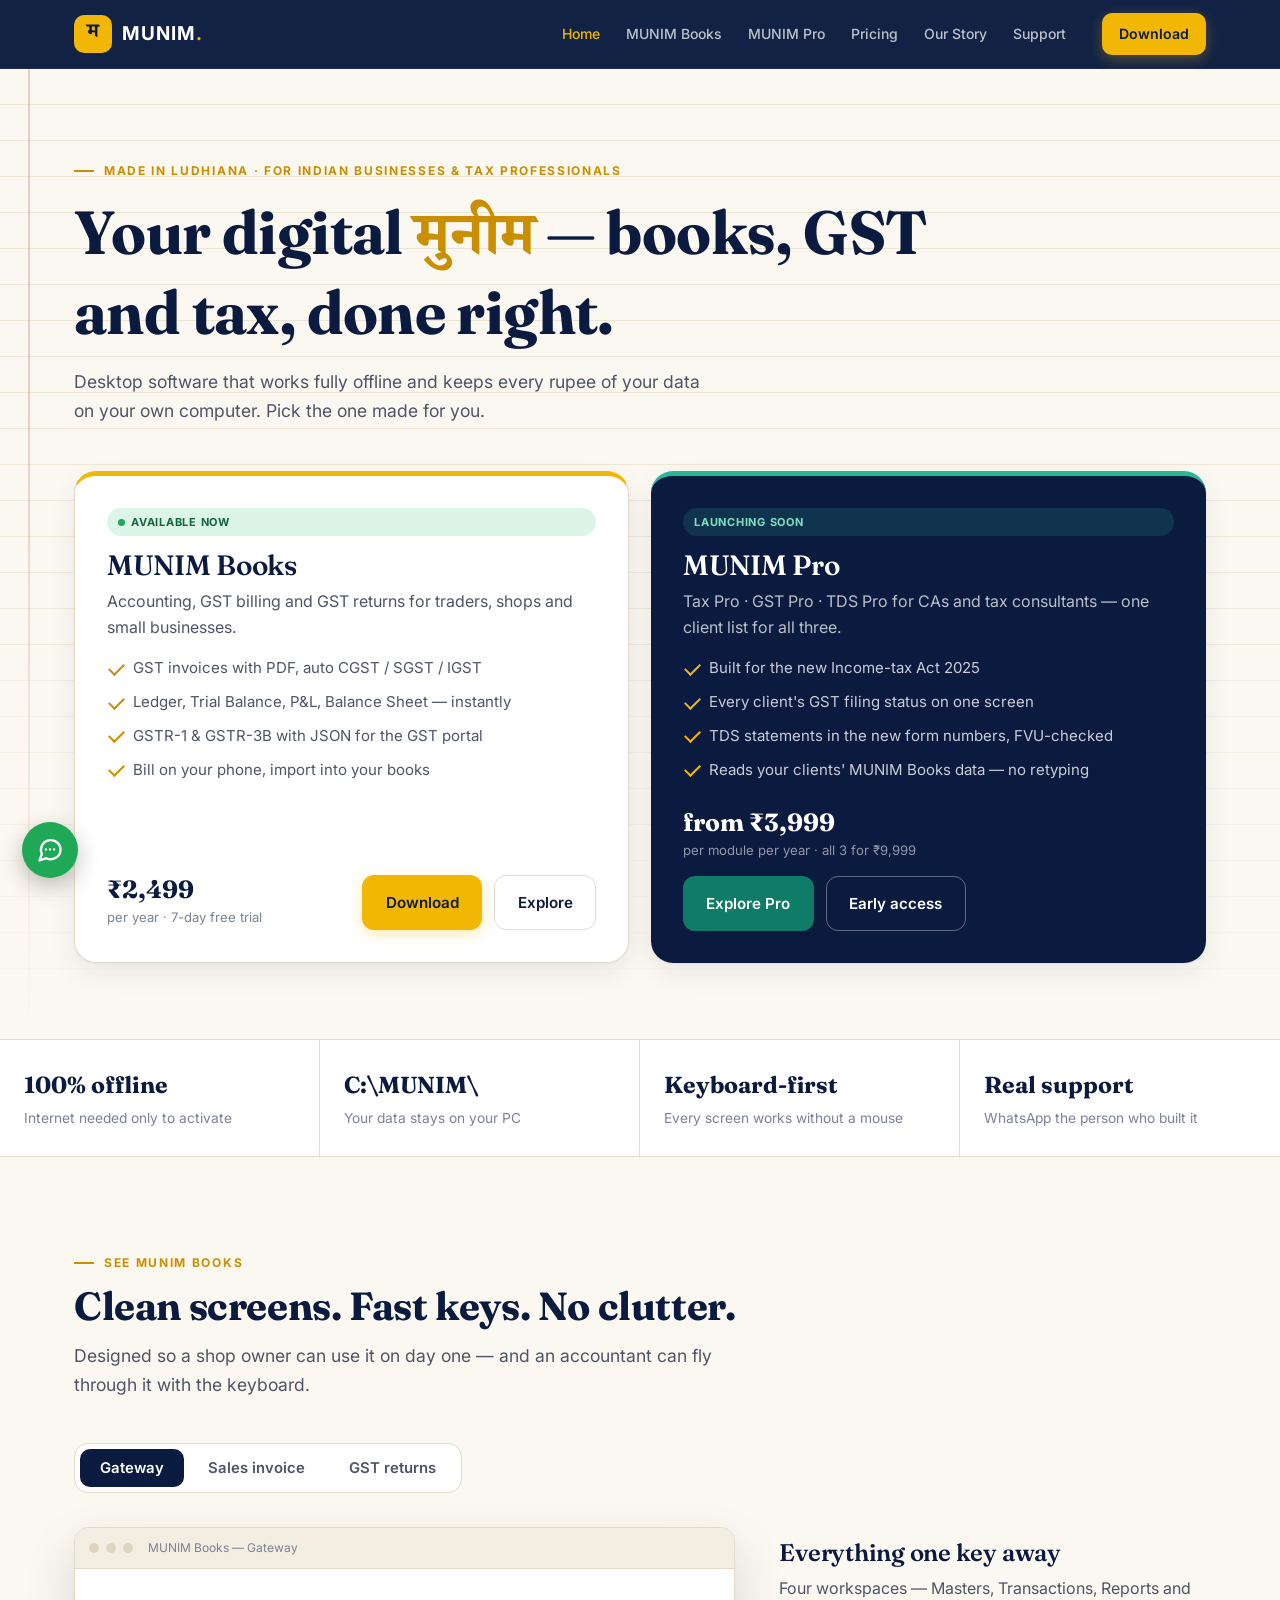
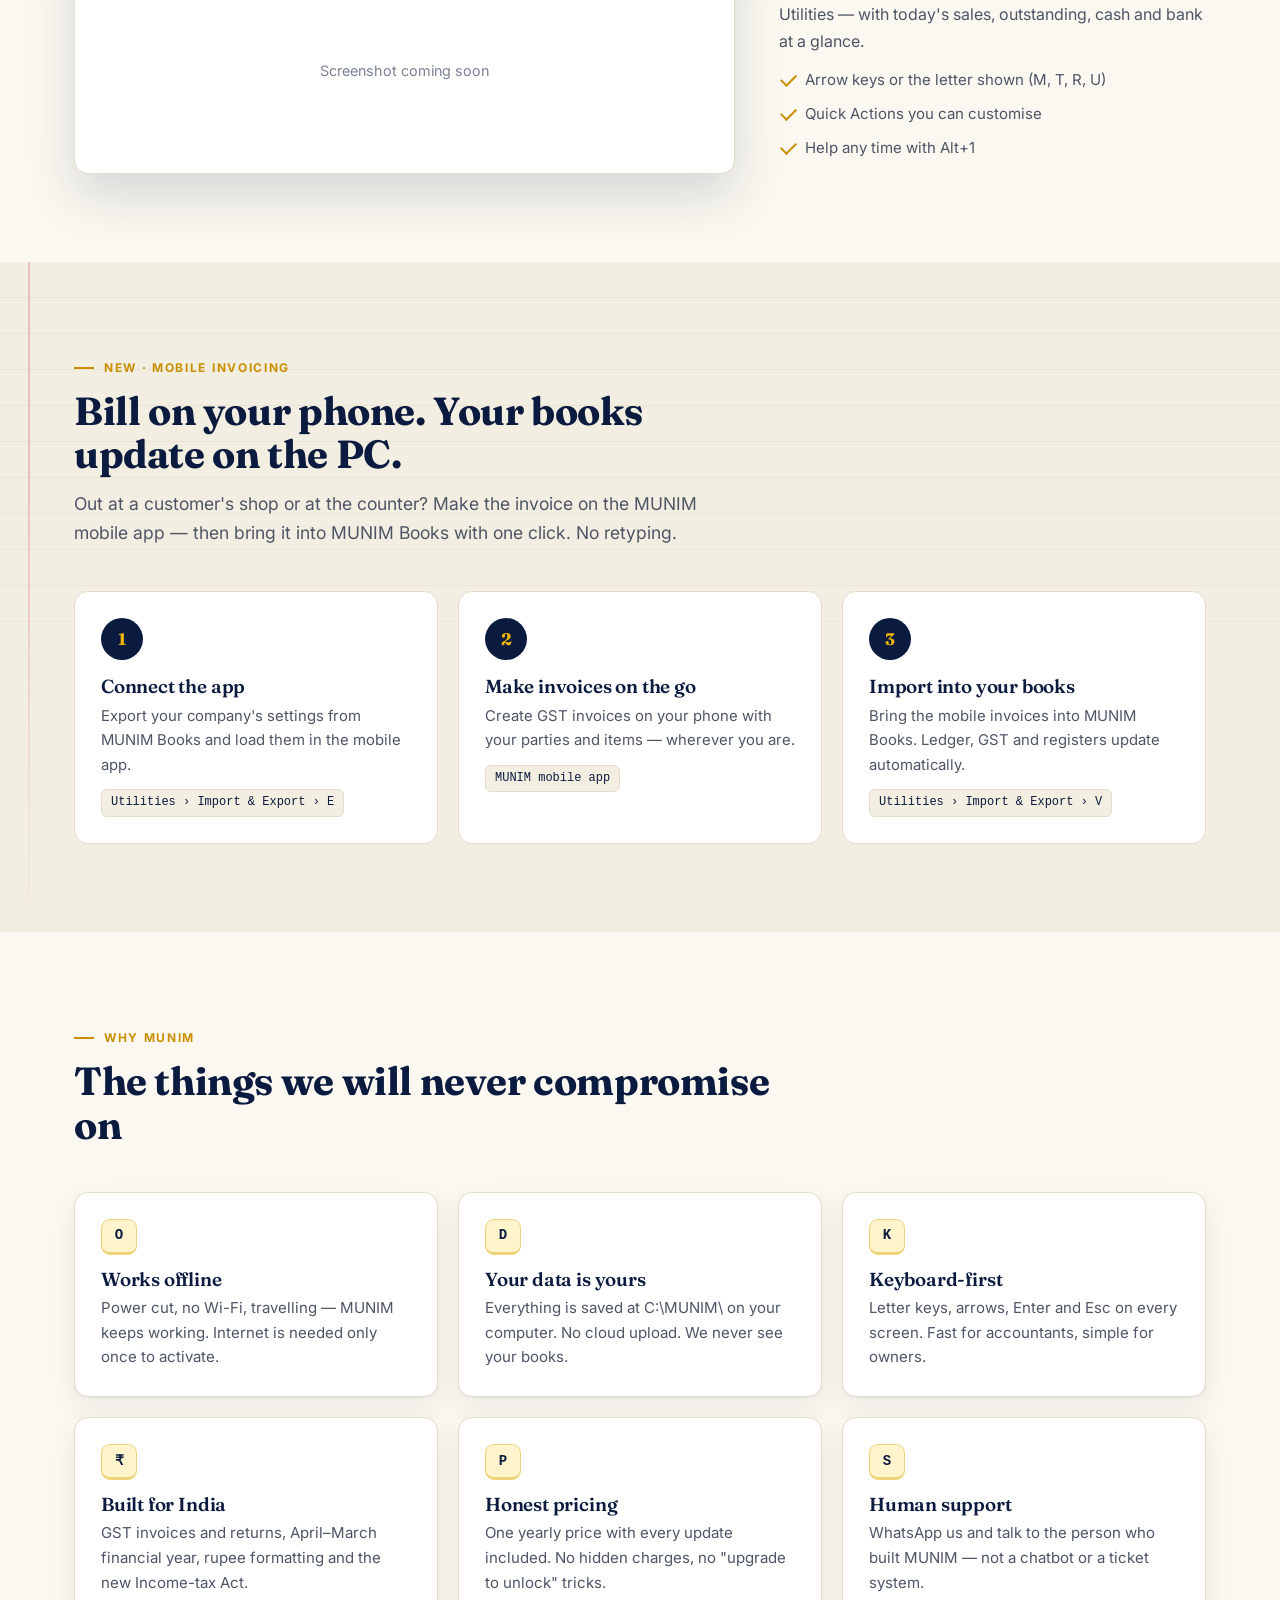
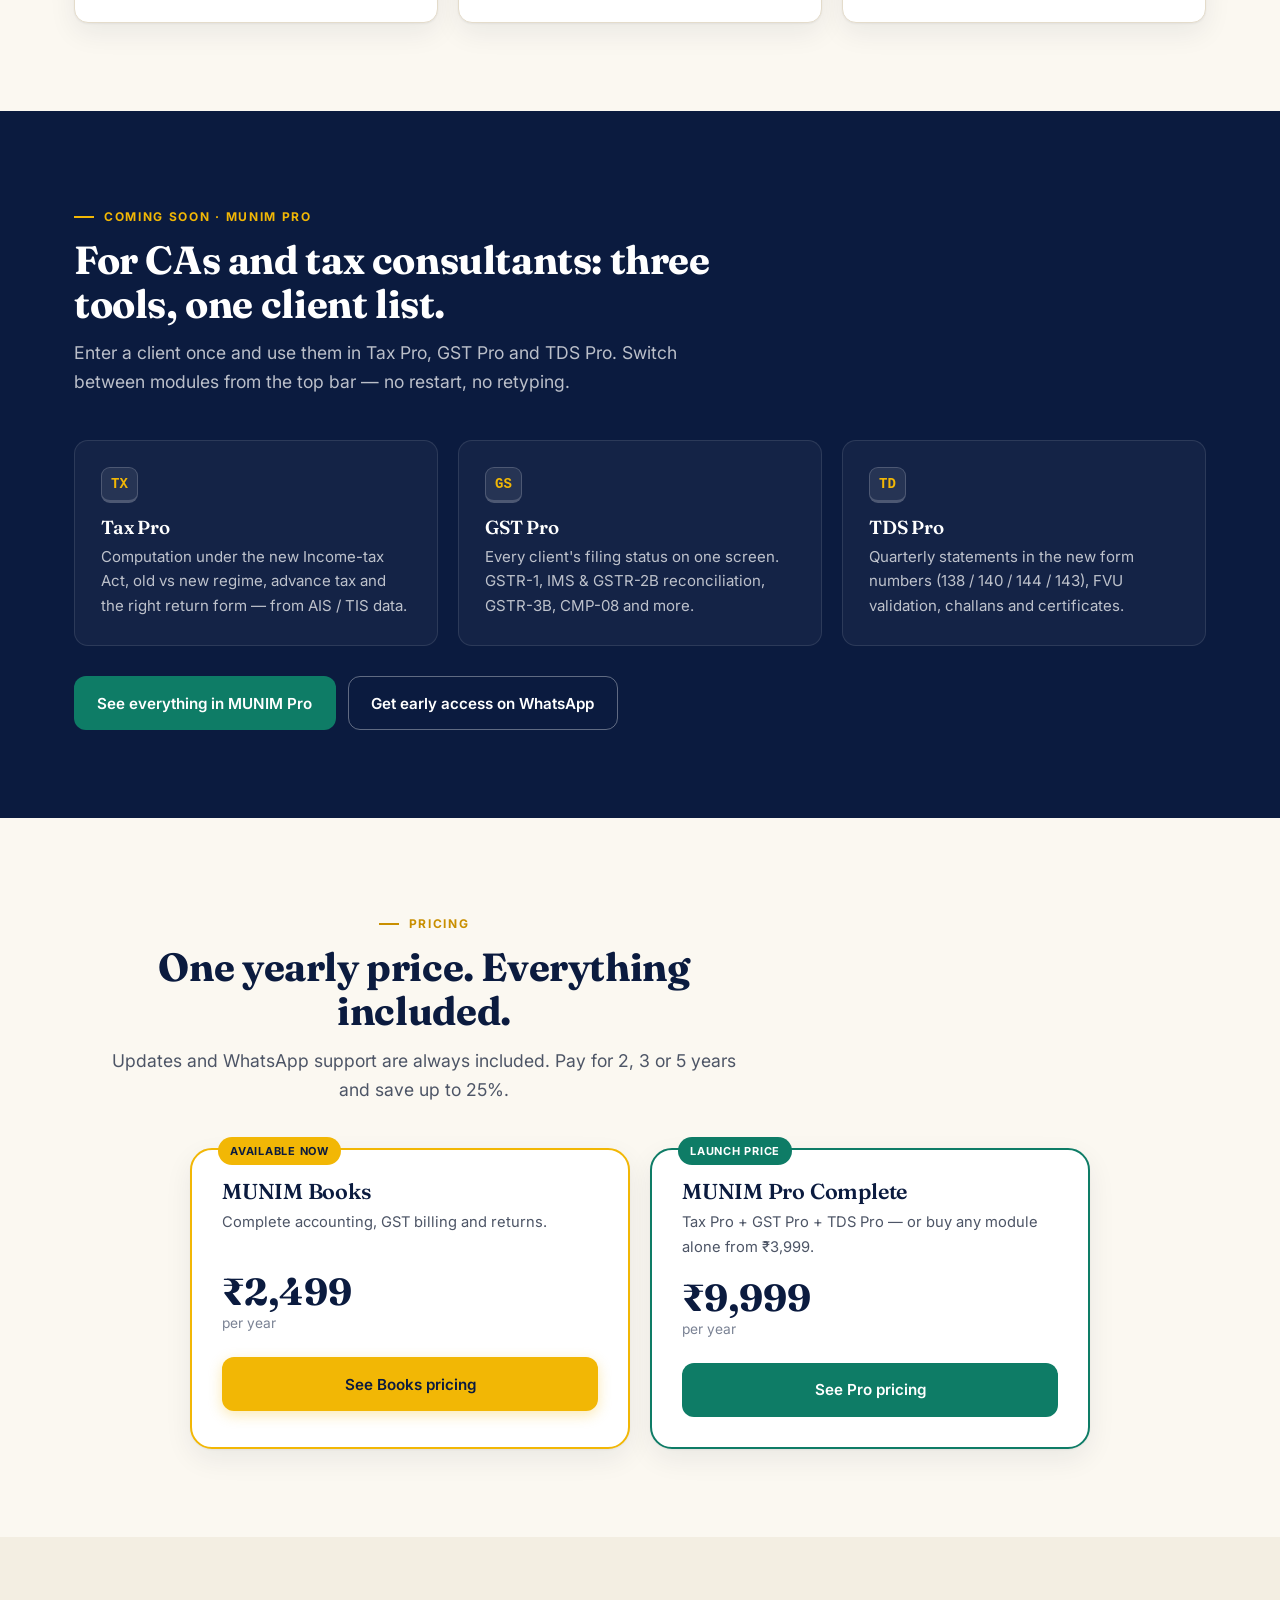
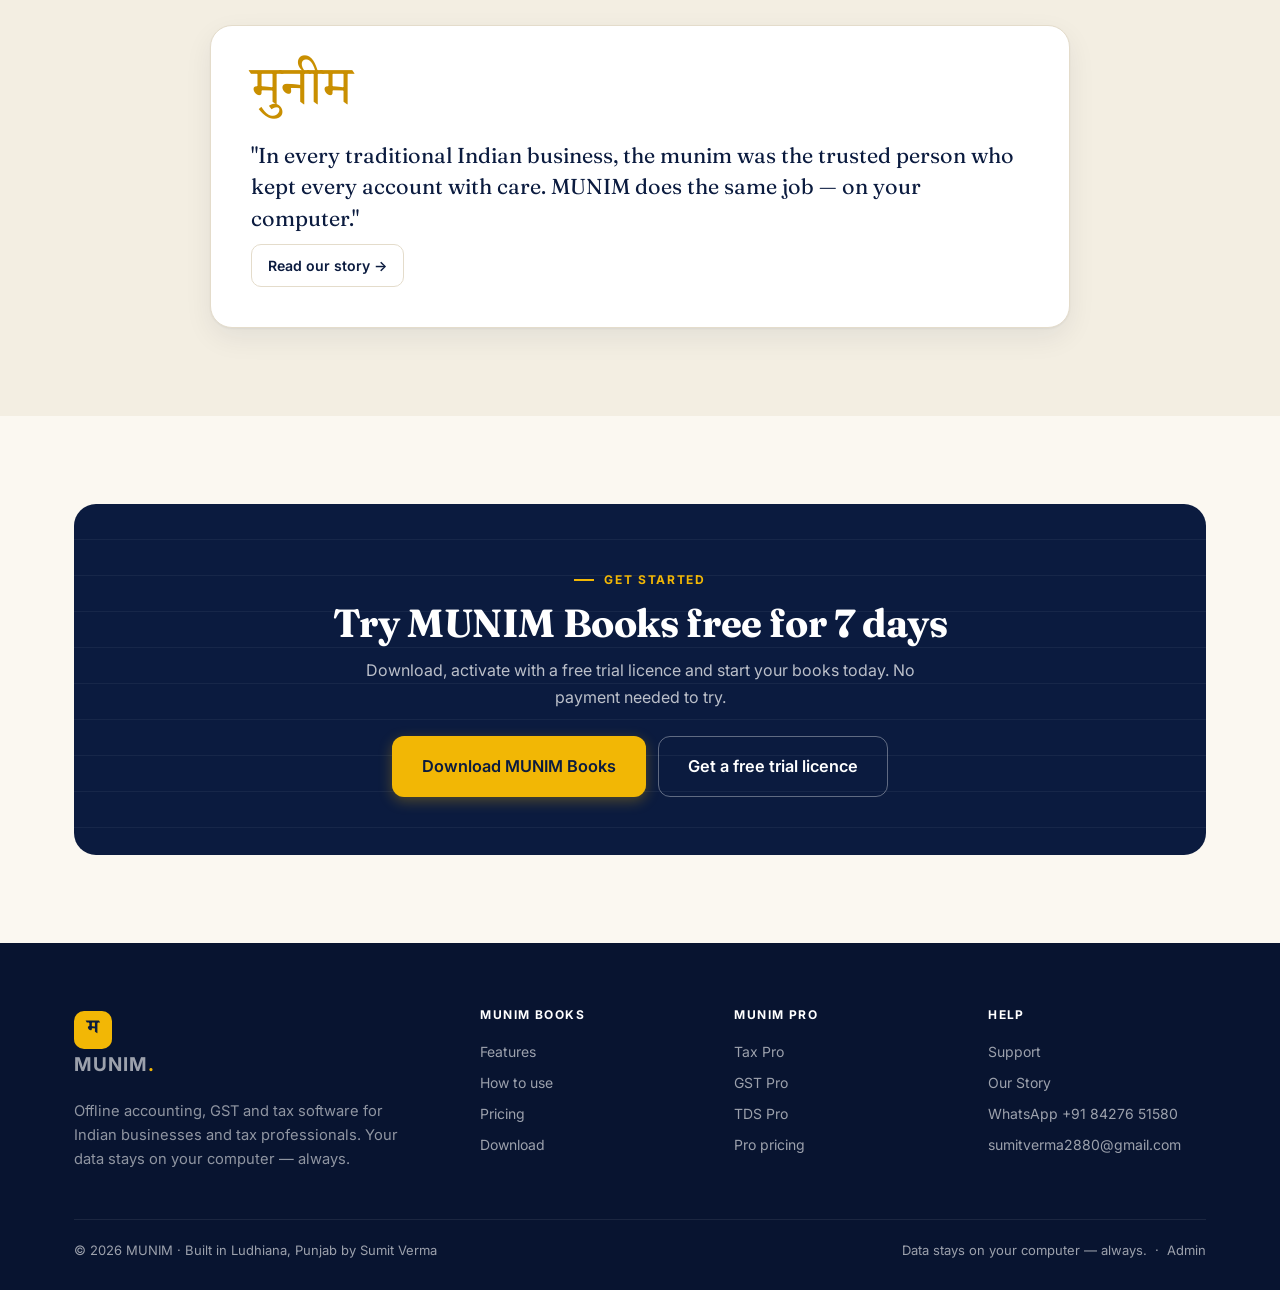
==== commit be60d975: "Update fmt.Println message from 'Hello' to 'Goodbye'" ====
--- a/index.html
+++ b/index.html
@@ -1,334 +1,261 @@
 <!DOCTYPE html>
 <html lang="en">
 <head>
-<meta charset="UTF-8"/>
-<meta name="viewport" content="width=device-width, initial-scale=1.0"/>
-<title>MUNIM — Smart Accounting for Indian Businesses</title>
-<link rel="preconnect" href="https://fonts.googleapis.com"/>
-<link rel="preconnect" href="https://fonts.gstatic.com" crossorigin/>
-<link href="https://fonts.googleapis.com/css2?family=Inter:wght@400;500;600;700&family=Playfair+Display:wght@700;800&display=swap" rel="stylesheet"/>
-<style>
-*{margin:0;padding:0;box-sizing:border-box}
-:root{
-  --navy:#071B49;--navy-light:#0D2560;
-  --gold:#F4C430;--gold-dark:#D4A820;
-  --offwhite:#F7F8FC;--white:#FFFFFF;
-  --charcoal:#252B36;--text-mid:#4A5568;--text-light:#718096;
-  --border:#E2E8F0;--radius:10px;--radius-lg:16px;
-}
-body{font-family:'Inter',sans-serif;color:var(--charcoal);background:var(--white);line-height:1.6;}
-a{text-decoration:none;color:inherit;}
-nav{display:flex;align-items:center;justify-content:space-between;padding:0 6%;height:68px;background:var(--navy);position:sticky;top:0;z-index:200;}
-.logo{display:flex;align-items:center;gap:10px;}
-.logo-icon{width:36px;height:36px;background:var(--gold);border-radius:8px;display:flex;align-items:center;justify-content:center;font-family:'Playfair Display',serif;font-weight:800;font-size:17px;color:var(--navy);}
-.logo-name{font-size:19px;font-weight:700;color:#fff;letter-spacing:0.3px;}
-.logo-name span{color:var(--gold);}
-.nav-links{display:flex;gap:1.75rem;font-size:14px;}
-.nav-links a{color:rgba(255,255,255,0.75);transition:color 0.2s;}
-.nav-links a:hover{color:var(--gold);}
-.nav-dl{background:var(--gold);color:var(--navy);padding:0.5rem 1.25rem;border-radius:var(--radius);font-size:14px;font-weight:600;transition:background 0.2s;}
-.nav-dl:hover{background:var(--gold-dark);}
-.hero{background:var(--navy);padding:5.5rem 6% 5rem;display:grid;grid-template-columns:1fr 1fr;gap:3rem;align-items:center;}
-.hero-badge{display:inline-flex;align-items:center;gap:6px;background:rgba(244,196,48,0.12);border:1px solid rgba(244,196,48,0.3);color:#F4C430;font-size:12px;padding:4px 12px;border-radius:999px;margin-bottom:1.5rem;font-weight:500;}
-.hero h1{font-family:'Playfair Display',serif;font-size:clamp(2rem,4vw,3.2rem);line-height:1.15;color:#fff;margin-bottom:1.25rem;}
-.hero h1 em{color:var(--gold);font-style:normal;}
-.hero-sub{color:rgba(255,255,255,0.65);font-size:1rem;margin-bottom:2rem;line-height:1.75;max-width:480px;}
-.hero-btns{display:flex;gap:1rem;flex-wrap:wrap;}
-.btn-gold{background:var(--gold);color:var(--navy);padding:0.8rem 1.75rem;border-radius:var(--radius);font-weight:700;font-size:0.95rem;display:inline-flex;align-items:center;gap:7px;transition:background 0.2s;}
-.btn-gold:hover{background:var(--gold-dark);}
-.btn-outline{border:1.5px solid rgba(244,196,48,0.5);color:rgba(255,255,255,0.85);padding:0.8rem 1.75rem;border-radius:var(--radius);font-size:0.95rem;transition:border-color 0.2s;}
-.btn-outline:hover{border-color:var(--gold);color:#fff;}
-.hero-note{margin-top:1.1rem;font-size:12px;color:rgba(255,255,255,0.4);}
-.hero-visual{background:rgba(255,255,255,0.05);border:1px solid rgba(255,255,255,0.1);border-radius:var(--radius-lg);overflow:hidden;}
-.mock-bar{background:rgba(255,255,255,0.08);padding:0.6rem 1rem;display:flex;align-items:center;gap:6px;border-bottom:1px solid rgba(255,255,255,0.08);}
-.mock-dot{width:10px;height:10px;border-radius:50%;}
-.mock-content{padding:1.25rem;}
-.mock-row{display:flex;justify-content:space-between;align-items:center;padding:0.6rem 0.75rem;border-radius:7px;margin-bottom:0.4rem;background:rgba(255,255,255,0.05);font-size:13px;color:rgba(255,255,255,0.8);}
-.mock-row span{font-size:12px;color:var(--gold);}
-.mock-stat-row{display:grid;grid-template-columns:1fr 1fr;gap:0.6rem;margin-top:0.75rem;}
-.mock-stat{background:rgba(244,196,48,0.1);border-radius:8px;padding:0.75rem;text-align:center;}
-.mock-stat-num{font-size:1.1rem;font-weight:700;color:var(--gold);}
-.mock-stat-label{font-size:11px;color:rgba(255,255,255,0.5);margin-top:2px;}
-.mock-sample-note{font-size:10px;color:rgba(255,255,255,0.25);text-align:right;padding:0.5rem 0.75rem 0.75rem;}
-.sec{padding:5rem 6%;}
-.sec-alt{background:var(--offwhite);}
-.sec-label{font-size:11px;letter-spacing:1.8px;text-transform:uppercase;color:var(--gold-dark);font-weight:600;margin-bottom:0.6rem;}
-.sec-title{font-family:'Playfair Display',serif;font-size:clamp(1.6rem,3vw,2.2rem);color:var(--charcoal);margin-bottom:0.75rem;}
-.sec-sub{color:var(--text-mid);max-width:540px;font-size:0.95rem;}
-.stats-row{display:grid;grid-template-columns:repeat(4,1fr);border-top:1px solid var(--border);border-bottom:1px solid var(--border);}
-.stat-cell{text-align:center;padding:2rem 1rem;border-right:1px solid var(--border);}
-.stat-cell:last-child{border-right:none;}
-.stat-num{font-family:'Playfair Display',serif;font-size:2.4rem;color:var(--navy);font-weight:700;}
-.stat-label{font-size:13px;color:var(--text-light);margin-top:4px;}
-.feat-grid{display:grid;grid-template-columns:repeat(auto-fit,minmax(270px,1fr));gap:1.25rem;margin-top:2.5rem;}
-.feat-card{background:var(--white);border:1px solid var(--border);border-radius:var(--radius-lg);padding:1.5rem;transition:box-shadow 0.2s,border-color 0.2s;}
-.feat-card:hover{box-shadow:0 4px 20px rgba(7,27,73,0.08);border-color:#cbd5e0;}
-.feat-icon-box{width:46px;height:46px;border-radius:10px;background:rgba(7,27,73,0.06);display:flex;align-items:center;justify-content:center;font-size:22px;margin-bottom:1rem;}
-.feat-title{font-size:1rem;font-weight:600;color:var(--charcoal);margin-bottom:0.4rem;}
-.feat-desc{font-size:13px;color:var(--text-mid);line-height:1.65;}
-.soon-tag{font-size:10px;background:#FEF3C7;color:#92400E;padding:2px 7px;border-radius:999px;margin-left:6px;font-weight:600;vertical-align:middle;}
-.modules-grid{display:grid;grid-template-columns:repeat(auto-fit,minmax(220px,1fr));gap:0.65rem;margin-top:2rem;}
-.mod-pill{display:flex;align-items:center;gap:10px;background:var(--white);border:1px solid var(--border);border-radius:9px;padding:0.8rem 1rem;transition:border-color 0.2s;}
-.mod-pill:hover{border-color:#94a3b8;}
-.mod-dot{width:8px;height:8px;border-radius:50%;background:var(--gold-dark);flex-shrink:0;}
-.mod-name{font-size:14px;font-weight:500;color:var(--charcoal);}
-.mod-tag{margin-left:auto;font-size:11px;background:var(--offwhite);color:var(--text-light);padding:2px 8px;border-radius:999px;border:1px solid var(--border);}
-.steps-grid{display:grid;grid-template-columns:repeat(3,1fr);gap:2rem;margin-top:2.5rem;}
-.step-card{text-align:center;padding:1.5rem;}
-.step-num{width:52px;height:52px;border-radius:50%;background:var(--navy);color:var(--gold);font-size:1.2rem;font-weight:700;font-family:'Playfair Display',serif;display:flex;align-items:center;justify-content:center;margin:0 auto 1rem;}
-.step-title{font-size:1rem;font-weight:600;color:var(--charcoal);margin-bottom:0.4rem;}
-.step-desc{font-size:13px;color:var(--text-mid);line-height:1.65;}
-.price-box{background:var(--navy);border-radius:var(--radius-lg);padding:2.5rem;text-align:center;max-width:420px;margin:2rem auto 0;}
-.price-amount{font-family:'Playfair Display',serif;font-size:3rem;color:var(--gold);font-weight:700;}
-.price-period{font-size:14px;color:rgba(255,255,255,0.5);margin-top:4px;}
-.price-includes{list-style:none;margin:1.5rem 0;text-align:left;}
-.price-includes li{font-size:14px;color:rgba(255,255,255,0.7);padding:0.4rem 0;display:flex;gap:8px;}
-.price-includes li::before{content:'✓';color:var(--gold);font-weight:700;}
-footer{background:var(--charcoal);padding:3rem 6% 0;display:grid;grid-template-columns:1.5fr 1fr 1fr;gap:2rem;}
-.foot-desc{font-size:13px;color:rgba(255,255,255,0.4);margin-top:0.75rem;line-height:1.7;}
-.foot-col h4{font-size:12px;font-weight:600;color:rgba(255,255,255,0.5);margin-bottom:0.75rem;letter-spacing:1px;text-transform:uppercase;}
-.foot-col a{display:block;font-size:13px;color:rgba(255,255,255,0.4);margin-bottom:0.4rem;transition:color 0.2s;}
-.foot-col a:hover{color:var(--gold);}
-.foot-bottom{grid-column:1/-1;border-top:1px solid rgba(255,255,255,0.08);margin-top:2rem;padding:1.25rem 0;display:flex;justify-content:space-between;align-items:center;font-size:12px;color:rgba(255,255,255,0.3);flex-wrap:wrap;gap:0.5rem;}
-.foot-bottom a{color:rgba(255,255,255,0.3);transition:color 0.2s;}
-.foot-bottom a:hover{color:var(--gold);}
-.wa-fab{position:fixed;bottom:24px;right:24px;width:56px;height:56px;background:#25D366;border-radius:50%;display:flex;align-items:center;justify-content:center;font-size:26px;box-shadow:0 4px 16px rgba(0,0,0,0.2);z-index:999;transition:transform 0.2s;}
-.wa-fab:hover{transform:scale(1.08);}
-@media(max-width:768px){
-  .hero{grid-template-columns:1fr;}
-  .hero-visual{display:none;}
-  .nav-links{display:none;}
-  .stats-row{grid-template-columns:1fr 1fr;}
-  .steps-grid{grid-template-columns:1fr;}
-  footer{grid-template-columns:1fr;}
-  .foot-bottom{flex-direction:column;align-items:flex-start;}
-}
-</style>
+<meta charset="UTF-8">
+<meta name="viewport" content="width=device-width, initial-scale=1.0">
+<title>MUNIM — Offline accounting, GST & tax software for India</title>
+<meta name="description" content="MUNIM Books: offline accounting, GST billing and returns for small businesses. MUNIM Pro: Tax, GST and TDS software for CAs and tax consultants. Your data stays on your computer.">
+<link rel="preconnect" href="https://fonts.googleapis.com">
+<link rel="preconnect" href="https://fonts.gstatic.com" crossorigin>
+<link href="https://fonts.googleapis.com/css2?family=Fraunces:opsz,wght@9..144,600;9..144,700&family=Inter:wght@400;500;600;700&family=Noto+Serif+Devanagari:wght@700&display=swap" rel="stylesheet">
+<link rel="stylesheet" href="site.css">
 </head>
-<body>
-
-<!-- WhatsApp FAB -->
-<a href="https://wa.me/918427651580" target="_blank" class="wa-fab" title="WhatsApp Support">💬</a>
-
-<!-- NAV -->
-<nav>
-  <a href="index.html" class="logo">
-    <div class="logo-icon">म</div>
-    <div class="logo-name">MUNIM<span>.</span></div>
-  </a>
-  <div class="nav-links">
-    <a href="index.html">Home</a>
-    <a href="features.html">Features</a>
-    <a href="how-to-use.html">How to Use</a>
-    <a href="story.html">Our Story</a>
-    <a href="about.html">About</a>
-    <a href="contact.html">Support</a>
-    <a href="download.html">Download</a>
+<body data-nav="home">
+<div id="site-header"></div>
+
+<main>
+  <!-- HERO -->
+  <section class="hero">
+    <div class="wrap">
+      <span class="eyebrow">Made in Ludhiana · for Indian businesses &amp; tax professionals</span>
+      <h1 style="margin-top:18px;max-width:900px">Your digital <span class="dev">मुनीम</span> — books, GST and tax, done right.</h1>
+      <p class="lead">Desktop software that works fully offline and keeps every rupee of your data on your own computer. Pick the one made for you.</p>
+
+      <div class="products">
+        <article class="prod reveal">
+          <span class="tag tag-live">Available now</span>
+          <h3>MUNIM Books</h3>
+          <p>Accounting, GST billing and GST returns for traders, shops and small businesses.</p>
+          <ul class="ticks">
+            <li>GST invoices with PDF, auto CGST / SGST / IGST</li>
+            <li>Ledger, Trial Balance, P&amp;L, Balance Sheet — instantly</li>
+            <li>GSTR-1 &amp; GSTR-3B with JSON for the GST portal</li>
+            <li>Bill on your phone, import into your books</li>
+          </ul>
+          <div class="prod-foot">
+            <div class="price-line"><b>₹2,499</b><span>per year · 7-day free trial</span></div>
+            <div class="btns">
+              <a class="btn btn-gold" href="download.html">Download</a>
+              <a class="btn btn-line" href="books.html">Explore</a>
+            </div>
+          </div>
+        </article>
+
+        <article class="prod dark reveal">
+          <span class="tag tag-soon">Launching soon</span>
+          <h3>MUNIM Pro</h3>
+          <p>Tax Pro · GST Pro · TDS Pro for CAs and tax consultants — one client list for all three.</p>
+          <ul class="ticks">
+            <li>Built for the new Income-tax Act 2025</li>
+            <li>Every client's GST filing status on one screen</li>
+            <li>TDS statements in the new form numbers, FVU-checked</li>
+            <li>Reads your clients' MUNIM Books data — no retyping</li>
+          </ul>
+          <div class="prod-foot">
+            <div class="price-line"><b>from ₹3,999</b><span>per module per year · all 3 for ₹9,999</span></div>
+            <div class="btns">
+              <a class="btn btn-pro" href="pro.html">Explore Pro</a>
+              <a class="btn btn-light" data-wa="Hi, I want early access to MUNIM Pro">Early access</a>
+            </div>
+          </div>
+        </article>
+      </div>
+    </div>
+  </section>
+
+  <!-- TRUST STRIP -->
+  <div class="strip">
+    <div><b>100% offline</b><span>Internet needed only to activate</span></div>
+    <div><b>C:\MUNIM\</b><span>Your data stays on your PC</span></div>
+    <div><b>Keyboard-first</b><span>Every screen works without a mouse</span></div>
+    <div><b>Real support</b><span>WhatsApp the person who built it</span></div>
   </div>
-  <a href="download.html" class="nav-dl">⬇ Download</a>
-</nav>
-
-<!-- HERO -->
-<section class="hero">
-  <div>
-    <div class="hero-badge">🇮🇳 Built for Indian Small Businesses</div>
-    <h1>Your Digital<br/><em>मुनीम</em> —<br/>Complete Accounting</h1>
-    <p class="hero-sub">Sales, Purchase, Journal, Ledger, Trial Balance, Balance Sheet and more. Works fully offline. All data saved on your own computer.</p>
-    <div class="hero-btns">
-      <a href="download.html" class="btn-gold">⬇ Download MUNIM</a>
-      <a href="features.html" class="btn-outline">See all features →</a>
-    </div>
-    <p class="hero-note">Windows 10/11 · ~15 MB · No internet needed · ₹2,499/year</p>
-  </div>
-  <div class="hero-visual">
-    <div class="mock-bar">
-      <div class="mock-dot" style="background:#ff5f56"></div>
-      <div class="mock-dot" style="background:#ffbd2e"></div>
-      <div class="mock-dot" style="background:#27c93f"></div>
-      <span style="font-size:12px;color:rgba(255,255,255,0.4);margin-left:8px;">MUNIM — Gateway</span>
-    </div>
-    <div class="mock-content">
-      <div class="mock-row">📋 Sales Invoice<span>Posted ✓</span></div>
-      <div class="mock-row">🛒 Purchase Bill<span>Posted ✓</span></div>
-      <div class="mock-row">📔 Journal Voucher<span>Balanced ✓</span></div>
-      <div class="mock-row">📊 Trial Balance<span>Balanced ✓</span></div>
-      <div class="mock-stat-row">
-        <div class="mock-stat">
-          <div class="mock-stat-num">Dr = Cr</div>
-          <div class="mock-stat-label">Double entry</div>
-        </div>
-        <div class="mock-stat">
-          <div class="mock-stat-num">GST ✓</div>
-          <div class="mock-stat-label">Auto split</div>
-        </div>
-      </div>
-    </div>
-    <div class="mock-sample-note">Sample data for illustration</div>
-  </div>
-</section>
-
-<!-- STATS -->
-<div class="stats-row">
-  <div class="stat-cell"><div class="stat-num">100%</div><div class="stat-label">Offline — no internet needed</div></div>
-  <div class="stat-cell"><div class="stat-num">₹2,499</div><div class="stat-label">Per year, all features included</div></div>
-  <div class="stat-cell"><div class="stat-num">9+</div><div class="stat-label">Accounting modules built-in</div></div>
-  <div class="stat-cell"><div class="stat-num">1-Click</div><div class="stat-label">Setup and start in minutes</div></div>
-</div>
-
-<!-- FEATURES -->
-<section class="sec">
-  <div class="sec-label">Why MUNIM</div>
-  <div class="sec-title">Built for the way you work</div>
-  <p class="sec-sub">Not a demo app — real accounting features that small Indian businesses actually need.</p>
-  <div class="feat-grid">
-    <div class="feat-card">
-      <div class="feat-icon-box">📋</div>
-      <div class="feat-title">Auto-posting vouchers</div>
-      <div class="feat-desc">Every sales bill automatically flows into the Sales Register, Ledger, and Trial Balance. No manual journal needed.</div>
-    </div>
-    <div class="feat-card">
-      <div class="feat-icon-box">📊</div>
-      <div class="feat-title">Complete financial reports</div>
-      <div class="feat-desc">Generate Trial Balance, Trading & P&L, and Balance Sheet instantly. Export to Excel in one click.</div>
-    </div>
-    <div class="feat-card">
-      <div class="feat-icon-box">💾</div>
-      <div class="feat-title">Your data stays with you</div>
-      <div class="feat-desc">Everything saves locally at C:\MUNIM\ on your computer. No cloud, no server, complete privacy.</div>
-    </div>
-    <div class="feat-card">
-      <div class="feat-icon-box">🧾</div>
-      <div class="feat-title">GST-ready billing</div>
-      <div class="feat-desc">CGST/SGST/IGST split auto-detected from GSTIN state code. Daily Sales Summary for counter sales. <span class="soon-tag">PDF invoice coming soon</span></div>
-    </div>
-    <div class="feat-card">
-      <div class="feat-icon-box">🔐</div>
-      <div class="feat-title">Multi-user login</div>
-      <div class="feat-desc">Set up separate admin and staff logins with passwords. Full audit log of every change made.</div>
-    </div>
-    <div class="feat-card">
-      <div class="feat-icon-box">⚡</div>
-      <div class="feat-title">Fast and lightweight</div>
-      <div class="feat-desc">No browser, no loading screens. Runs smoothly on older Windows PCs. About 15 MB download.</div>
-    </div>
-  </div>
-  <div style="margin-top:1.5rem;text-align:center;">
-    <a href="features.html" style="font-size:14px;color:var(--navy);font-weight:600;border-bottom:2px solid var(--gold);padding-bottom:2px;">See all features in detail →</a>
-  </div>
-</section>
-
-<!-- MODULES -->
-<section class="sec sec-alt">
-  <div class="sec-label">What's Inside</div>
-  <div class="sec-title">Everything in one place</div>
-  <p class="sec-sub">Fully integrated accounting modules. No add-ons, no upgrades needed.</p>
-  <div class="modules-grid">
-    <div class="mod-pill"><div class="mod-dot"></div><div class="mod-name">Sales Invoice</div><div class="mod-tag">Core</div></div>
-    <div class="mod-pill"><div class="mod-dot"></div><div class="mod-name">Purchase Bill</div><div class="mod-tag">Core</div></div>
-    <div class="mod-pill"><div class="mod-dot"></div><div class="mod-name">Voucher Entry</div><div class="mod-tag">Core</div></div>
-    <div class="mod-pill"><div class="mod-dot"></div><div class="mod-name">Ledger View</div><div class="mod-tag">Reports</div></div>
-    <div class="mod-pill"><div class="mod-dot"></div><div class="mod-name">Trial Balance</div><div class="mod-tag">Reports</div></div>
-    <div class="mod-pill"><div class="mod-dot"></div><div class="mod-name">Balance Sheet</div><div class="mod-tag">Reports</div></div>
-    <div class="mod-pill"><div class="mod-dot"></div><div class="mod-name">Trading & P&L</div><div class="mod-tag">Reports</div></div>
-    <div class="mod-pill"><div class="mod-dot"></div><div class="mod-name">Cash Book</div><div class="mod-tag">Reports</div></div>
-    <div class="mod-pill"><div class="mod-dot"></div><div class="mod-name">Day Book</div><div class="mod-tag">Reports</div></div>
-    <div class="mod-pill"><div class="mod-dot"></div><div class="mod-name">Outstanding / Ageing</div><div class="mod-tag">Reports</div></div>
-    <div class="mod-pill"><div class="mod-dot"></div><div class="mod-name">Party Master</div><div class="mod-tag">Master</div></div>
-    <div class="mod-pill"><div class="mod-dot"></div><div class="mod-name">GST Invoice PDF</div><div class="mod-tag">Coming soon</div></div>
-  </div>
-</section>
-
-<!-- HOW IT WORKS -->
-<section class="sec">
-  <div class="sec-label">Setup</div>
-  <div class="sec-title">Get started in 3 steps</div>
-  <div class="steps-grid">
-    <div class="step-card">
-      <div class="step-num">1</div>
-      <div class="step-title">Download MUNIM.exe</div>
-      <div class="step-desc">One file, no installation wizard. Double-click to open. Data folder created automatically at C:\MUNIM\ on first launch.</div>
-    </div>
-    <div class="step-card">
-      <div class="step-num">2</div>
-      <div class="step-title">Activate your copy</div>
-      <div class="step-desc">Enter the username, password and licence key provided when you purchase. Takes 30 seconds. Works fully offline after that.</div>
-    </div>
-    <div class="step-card">
-      <div class="step-num">3</div>
-      <div class="step-title">Start your books</div>
-      <div class="step-desc">Set up your company, add customers and suppliers, and record your first sale. The ledger, registers and reports update automatically.</div>
-    </div>
-  </div>
-  <div style="text-align:center;margin-top:2rem;">
-    <a href="how-to-use.html" class="btn-gold" style="display:inline-flex;">Read the full guide →</a>
-  </div>
-</section>
-
-<!-- PRICING -->
-<section class="sec sec-alt">
-  <div class="sec-label">Pricing</div>
-  <div class="sec-title">Simple, honest pricing</div>
-  <p class="sec-sub">One price. All features included. Renew every year to keep receiving updates and support.</p>
-  <div class="price-box">
-    <div class="price-amount">₹2,499</div>
-    <div class="price-period">per year · includes all updates and WhatsApp support</div>
-    <ul class="price-includes">
-      <li>All accounting modules — Sales, Purchase, Journal, Reports</li>
-      <li>Unlimited vouchers and parties</li>
-      <li>Works 100% offline on your PC</li>
-      <li>Your data stays on your computer always</li>
-      <li>WhatsApp support from a real person</li>
-      <li>Free updates throughout the year</li>
-    </ul>
-    <a href="download.html" class="btn-gold" style="width:100%;justify-content:center;">Get MUNIM →</a>
-    <p style="font-size:12px;color:rgba(255,255,255,0.35);margin-top:12px;">7-day free trial available · No credit card needed to try</p>
-  </div>
-</section>
-
-<!-- DOWNLOAD CTA -->
-<section style="background:var(--navy);padding:4.5rem 6%;text-align:center;">
-  <div class="sec-label" style="color:var(--gold);">Download</div>
-  <h2 style="font-family:'Playfair Display',serif;font-size:clamp(1.6rem,3vw,2.2rem);color:#fff;margin-bottom:0.75rem;">Start using MUNIM today</h2>
-  <p style="color:rgba(255,255,255,0.55);margin:0.75rem auto 2rem;max-width:480px;font-size:0.95rem;">One .exe file. No installation, no internet. Just download, activate and start.</p>
-  <a href="download.html" class="btn-gold" style="font-size:1rem;padding:0.9rem 2.25rem;display:inline-flex;">⬇ Download MUNIM</a>
-  <div style="display:flex;justify-content:center;gap:2rem;flex-wrap:wrap;margin-top:1.5rem;">
-    <span style="font-size:12px;color:rgba(255,255,255,0.35);">✓ Windows 10/11</span>
-    <span style="font-size:12px;color:rgba(255,255,255,0.35);">✓ ~15 MB download</span>
-    <span style="font-size:12px;color:rgba(255,255,255,0.35);">✓ No internet required</span>
-    <span style="font-size:12px;color:rgba(255,255,255,0.35);">✓ Data saved to C:\MUNIM\</span>
-    <span style="font-size:12px;color:rgba(255,255,255,0.35);">✓ ₹2,499/year</span>
-  </div>
-</section>
-
-<!-- FOOTER -->
-<footer>
-  <div>
-    <a href="index.html" class="logo" style="display:inline-flex;margin-bottom:0.75rem;">
-      <div class="logo-icon">म</div>
-      <div class="logo-name" style="font-size:17px;">MUNIM<span>.</span></div>
-    </a>
-    <p class="foot-desc">Smart offline accounting software for Indian small businesses. ₹2,499/year.</p>
-    <p class="foot-desc" style="margin-top:0.5rem;">A companion tool on <a href="https://catoolskit.runs.on.dev/ca-tools-hub" style="color:var(--gold);text-decoration:none;">CA Toolkit</a></p>
-  </div>
-  <div class="foot-col">
-    <h4>Pages</h4>
-    <a href="index.html">Home</a>
-    <a href="features.html">Features</a>
-    <a href="how-to-use.html">How to Use</a>
-    <a href="about.html">About</a>
-    <a href="download.html">Download</a>
-  </div>
-  <div class="foot-col">
-    <h4>Support</h4>
-    <a href="contact.html">Contact Us</a>
-    <a href="https://wa.me/918427651580" target="_blank">WhatsApp Support</a>
-    <a href="https://catoolskit.runs.on.dev" target="_blank">CA Toolkit</a>
-  </div>
-  <div class="foot-bottom">
-    <span>© 2026 MUNIM. Built with ❤️ in India by Sumit Verma.</span>
-    <span>Data stays on your computer — always. &nbsp;<a href="admin-panel.html">Admin</a></span>
-  </div>
-</footer>
-
+
+  <!-- SHOWCASE -->
+  <section class="sec">
+    <div class="wrap">
+      <div class="sec-head">
+        <span class="eyebrow">See MUNIM Books</span>
+        <h2>Clean screens. Fast keys. No clutter.</h2>
+        <p class="lead">Designed so a shop owner can use it on day one — and an accountant can fly through it with the keyboard.</p>
+      </div>
+      <div data-tabs>
+        <div class="tabbar" role="tablist">
+          <button data-tab="gateway">Gateway</button>
+          <button data-tab="invoice">Sales invoice</button>
+          <button data-tab="gst">GST returns</button>
+        </div>
+        <div data-panel="gateway">
+          <div class="show">
+            <div class="window"><div class="bar"><i></i><i></i><i></i><span>MUNIM Books — Gateway</span></div>
+              <img src="shot-gateway.png" alt="MUNIM Books Gateway screen with Masters, Transactions, Reports and Utilities" loading="lazy"></div>
+            <div>
+              <h3>Everything one key away</h3>
+              <p>Four workspaces — Masters, Transactions, Reports and Utilities — with today's sales, outstanding, cash and bank at a glance.</p>
+              <ul class="ticks">
+                <li>Arrow keys or the letter shown (M, T, R, U)</li>
+                <li>Quick Actions you can customise</li>
+                <li>Help any time with Alt+1</li>
+              </ul>
+            </div>
+          </div>
+        </div>
+        <div data-panel="invoice">
+          <div class="show">
+            <div class="window"><div class="bar"><i></i><i></i><i></i><span>MUNIM Books — New Sales Invoice</span></div>
+              <img src="shot-invoice.png" alt="MUNIM Books sales invoice entry screen" loading="lazy"></div>
+            <div>
+              <h3>A GST invoice in seconds</h3>
+              <p>Pick the customer, add items with HSN/SAC, quantity, rate and GST %. Tax splits itself.</p>
+              <ul class="ticks">
+                <li>CGST / SGST or IGST — automatic</li>
+                <li>Several GST rates on one bill</li>
+                <li>Ctrl+S saves · Ctrl+P makes the PDF</li>
+                <li>Posts to ledger and registers instantly</li>
+              </ul>
+            </div>
+          </div>
+        </div>
+        <div data-panel="gst">
+          <div class="show">
+            <div class="window"><div class="bar"><i></i><i></i><i></i><span>MUNIM Books — Reports › GST</span></div>
+              <img src="shot-gst.png" alt="MUNIM Books GST reports with GSTR-1 and GSTR-3B" loading="lazy"></div>
+            <div>
+              <h3>GST returns, ready every month</h3>
+              <p>GSTR-1 and GSTR-3B are built from your entries — export the JSON and upload it on the GST portal.</p>
+              <ul class="ticks">
+                <li>GSTR-1 outward supplies</li>
+                <li>GSTR-3B summary</li>
+                <li>Live figures for the month before you open</li>
+              </ul>
+            </div>
+          </div>
+        </div>
+      </div>
+    </div>
+  </section>
+
+  <!-- MOBILE INVOICES -->
+  <section class="sec sec-alt ruled">
+    <div class="wrap">
+      <div class="sec-head">
+        <span class="eyebrow">New · Mobile invoicing</span>
+        <h2>Bill on your phone. Your books update on the PC.</h2>
+        <p class="lead">Out at a customer's shop or at the counter? Make the invoice on the MUNIM mobile app — then bring it into MUNIM Books with one click. No retyping.</p>
+      </div>
+      <div class="steps">
+        <div class="step reveal">
+          <h3>Connect the app</h3>
+          <p>Export your company's settings from MUNIM Books and load them in the mobile app.</p>
+          <span class="where">Utilities › Import &amp; Export › E</span>
+        </div>
+        <div class="step reveal">
+          <h3>Make invoices on the go</h3>
+          <p>Create GST invoices on your phone with your parties and items — wherever you are.</p>
+          <span class="where">MUNIM mobile app</span>
+        </div>
+        <div class="step reveal">
+          <h3>Import into your books</h3>
+          <p>Bring the mobile invoices into MUNIM Books. Ledger, GST and registers update automatically.</p>
+          <span class="where">Utilities › Import &amp; Export › V</span>
+        </div>
+      </div>
+    </div>
+  </section>
+
+  <!-- WHY -->
+  <section class="sec">
+    <div class="wrap">
+      <div class="sec-head">
+        <span class="eyebrow">Why MUNIM</span>
+        <h2>The things we will never compromise on</h2>
+      </div>
+      <div class="grid g3">
+        <div class="card reveal"><span class="key gold">O</span><h3>Works offline</h3><p>Power cut, no Wi-Fi, travelling — MUNIM keeps working. Internet is needed only once to activate.</p></div>
+        <div class="card reveal"><span class="key gold">D</span><h3>Your data is yours</h3><p>Everything is saved at C:\MUNIM\ on your computer. No cloud upload. We never see your books.</p></div>
+        <div class="card reveal"><span class="key gold">K</span><h3>Keyboard-first</h3><p>Letter keys, arrows, Enter and Esc on every screen. Fast for accountants, simple for owners.</p></div>
+        <div class="card reveal"><span class="key gold">₹</span><h3>Built for India</h3><p>GST invoices and returns, April–March financial year, rupee formatting and the new Income-tax Act.</p></div>
+        <div class="card reveal"><span class="key gold">P</span><h3>Honest pricing</h3><p>One yearly price with every update included. No hidden charges, no "upgrade to unlock" tricks.</p></div>
+        <div class="card reveal"><span class="key gold">S</span><h3>Human support</h3><p>WhatsApp us and talk to the person who built MUNIM — not a chatbot or a ticket system.</p></div>
+      </div>
+    </div>
+  </section>
+
+  <!-- PRO TEASER -->
+  <section class="sec sec-ink">
+    <div class="wrap">
+      <div class="sec-head">
+        <span class="eyebrow light">Coming soon · MUNIM Pro</span>
+        <h2>For CAs and tax consultants: three tools, one client list.</h2>
+        <p class="lead">Enter a client once and use them in Tax Pro, GST Pro and TDS Pro. Switch between modules from the top bar — no restart, no retyping.</p>
+      </div>
+      <div class="grid g3">
+        <a class="card reveal" href="pro.html#tax"><span class="key">TX</span><h3>Tax Pro</h3><p>Computation under the new Income-tax Act, old vs new regime, advance tax and the right return form — from AIS / TIS data.</p></a>
+        <a class="card reveal" href="pro.html#gst"><span class="key">GS</span><h3>GST Pro</h3><p>Every client's filing status on one screen. GSTR-1, IMS &amp; GSTR-2B reconciliation, GSTR-3B, CMP-08 and more.</p></a>
+        <a class="card reveal" href="pro.html#tds"><span class="key">TD</span><h3>TDS Pro</h3><p>Quarterly statements in the new form numbers (138 / 140 / 144 / 143), FVU validation, challans and certificates.</p></a>
+      </div>
+      <div class="btns" style="margin-top:30px">
+        <a class="btn btn-pro" href="pro.html">See everything in MUNIM Pro</a>
+        <a class="btn btn-light" data-wa="Hi, I want early access to MUNIM Pro">Get early access on WhatsApp</a>
+      </div>
+    </div>
+  </section>
+
+  <!-- PRICING TEASER -->
+  <section class="sec">
+    <div class="wrap">
+      <div class="sec-head center">
+        <span class="eyebrow">Pricing</span>
+        <h2>One yearly price. Everything included.</h2>
+        <p class="lead">Updates and WhatsApp support are always included. Pay for 2, 3 or 5 years and save up to 25%.</p>
+      </div>
+      <div class="grid g2" style="max-width:900px;margin:0 auto">
+        <div class="plan best-gold reveal">
+          <span class="ribbon gold">Available now</span>
+          <h3>MUNIM Books</h3>
+          <p class="desc">Complete accounting, GST billing and returns.</p>
+          <div class="price"><span class="amt">₹2,499</span><span class="per">per year</span></div>
+          <a class="btn btn-gold" href="pricing.html" style="margin-top:22px">See Books pricing</a>
+        </div>
+        <div class="plan best reveal">
+          <span class="ribbon">Launch price</span>
+          <h3>MUNIM Pro Complete</h3>
+          <p class="desc">Tax Pro + GST Pro + TDS Pro — or buy any module alone from ₹3,999.</p>
+          <div class="price"><span class="amt">₹9,999</span><span class="per">per year</span></div>
+          <a class="btn btn-pro" href="pricing.html#pro" style="margin-top:22px">See Pro pricing</a>
+        </div>
+      </div>
+    </div>
+  </section>
+
+  <!-- STORY TEASER -->
+  <section class="sec sec-alt">
+    <div class="wrap">
+      <div class="quote reveal" style="max-width:860px;margin:0 auto">
+        <div class="big">मुनीम</div>
+        <blockquote>"In every traditional Indian business, the munim was the trusted person who kept every account with care. MUNIM does the same job — on your computer."</blockquote>
+        <a href="story.html" class="btn btn-line btn-sm">Read our story →</a>
+      </div>
+    </div>
+  </section>
+
+  <!-- FINAL CTA -->
+  <section class="sec">
+    <div class="wrap">
+      <div class="cta">
+        <span class="eyebrow light">Get started</span>
+        <h2 style="margin-top:12px">Try MUNIM Books free for 7 days</h2>
+        <p>Download, activate with a free trial licence and start your books today. No payment needed to try.</p>
+        <div class="btns">
+          <a class="btn btn-gold btn-lg" href="download.html">Download MUNIM Books</a>
+          <a class="btn btn-light btn-lg" data-wa="Hi, I want a free 7-day trial of MUNIM Books">Get a free trial licence</a>
+        </div>
+      </div>
+    </div>
+  </section>
+</main>
+
+<div id="site-footer"></div>
+<script src="site.js"></script>
 </body>
 </html>
--- a/site.css
+++ b/site.css
@@ -0,0 +1,290 @@
+/* MUNIM website — shared styles (ledger-paper theme) */
+:root{
+  --ink:#0B1B3F; --ink-2:#14295A; --night:#081430;
+  --paper:#FBF8F1; --paper-2:#F3EEE2; --line:#E4DCCB; --rule:#ECE4D3;
+  --text:#1E2433; --mid:#4D5566; --soft:#7A8294;
+  --gold:#F2B705; --gold-d:#C98F00; --gold-l:#FFF4CC; --margin:#D9534F;
+  --pro:#0E7C66; --pro-2:#2BB594; --pro-l:#E3F4EF;
+  --ok:#11663A; --radius:14px; --radius-lg:22px;
+  --shadow:0 1px 2px rgba(11,27,63,.05),0 10px 28px rgba(11,27,63,.07);
+  --serif:'Fraunces',Georgia,'Times New Roman',serif;
+  --sans:'Inter',system-ui,-apple-system,'Segoe UI',sans-serif;
+  --dev:'Noto Serif Devanagari','Nirmala UI',serif;
+  --mono:ui-monospace,Consolas,'Courier New',monospace;
+  --max:1180px;
+}
+*{box-sizing:border-box;margin:0;padding:0}
+html{scroll-behavior:smooth}
+body{font-family:var(--sans);color:var(--text);background:var(--paper);line-height:1.65;-webkit-font-smoothing:antialiased}
+img{max-width:100%;display:block}
+a{color:inherit;text-decoration:none}
+.wrap{max-width:var(--max);margin:0 auto;padding:0 24px}
+.dev{font-family:var(--dev);font-weight:700}
+h1,h2,h3,h4{font-family:var(--serif);color:var(--ink);line-height:1.12;letter-spacing:-.01em}
+h1{font-size:clamp(2.3rem,5vw,3.8rem);font-weight:700}
+h2{font-size:clamp(1.7rem,3.2vw,2.45rem);font-weight:700}
+h3{font-size:1.18rem;font-weight:600}
+p{color:var(--mid)}
+.lead{font-size:1.1rem;max-width:640px}
+.center{text-align:center}
+.center .lead,.center .sec-head{margin-left:auto;margin-right:auto}
+.mono{font-family:var(--mono)}
+.muted{color:var(--soft)}
+.small{font-size:.86rem}
+.eyebrow{display:inline-flex;align-items:center;gap:10px;font-size:12px;font-weight:700;letter-spacing:.14em;text-transform:uppercase;color:var(--gold-d)}
+.eyebrow::before{content:"";width:20px;height:2px;background:currentColor}
+.eyebrow.pro{color:var(--pro)}
+.eyebrow.light{color:var(--gold)}
+
+/* ── Buttons ── */
+.btn{display:inline-flex;align-items:center;justify-content:center;gap:8px;padding:.85rem 1.4rem;border-radius:12px;font-weight:600;font-size:.95rem;border:1.5px solid transparent;cursor:pointer;transition:transform .15s,background .2s,border-color .2s,color .2s;white-space:nowrap;font-family:var(--sans)}
+.btn:hover{transform:translateY(-1px)}
+.btn-gold{background:var(--gold);color:var(--ink);box-shadow:0 4px 14px rgba(242,183,5,.3)}
+.btn-gold:hover{background:#E0A800}
+.btn-ink{background:var(--ink);color:#fff}
+.btn-ink:hover{background:var(--ink-2)}
+.btn-line{background:#fff;border-color:var(--line);color:var(--ink)}
+.btn-line:hover{border-color:var(--ink)}
+.btn-light{border-color:rgba(255,255,255,.35);color:#fff}
+.btn-light:hover{border-color:#fff}
+.btn-pro{background:var(--pro);color:#fff}
+.btn-pro:hover{background:#0B6655}
+.btn-wa{background:#1FA855;color:#fff}
+.btn-wa:hover{background:#178C46}
+.btn-sm{padding:.55rem 1rem;font-size:.88rem;border-radius:10px}
+.btn-lg{padding:1rem 1.8rem;font-size:1.02rem}
+.btn.off{background:#E7E2D6;color:#8A8F9C;box-shadow:none;pointer-events:none}
+.btns{display:flex;gap:12px;flex-wrap:wrap}
+
+/* ── Header ── */
+.site-head{position:sticky;top:0;z-index:100;background:rgba(11,27,63,.97);backdrop-filter:blur(8px);border-bottom:1px solid rgba(255,255,255,.06)}
+.head-in{display:flex;align-items:center;gap:24px;height:68px}
+.brand{display:flex;align-items:center;gap:10px;color:#fff;flex-shrink:0}
+.brand-mark{width:38px;height:38px;border-radius:10px;background:var(--gold);color:var(--ink);display:grid;place-items:center;font-family:var(--dev);font-weight:700;font-size:20px;line-height:1}
+.brand-name{font-weight:700;font-size:19px;letter-spacing:.05em}
+.brand-name i{color:var(--gold);font-style:normal}
+.nav{display:flex;gap:2px;margin-left:auto}
+.nav a{color:rgba(255,255,255,.72);font-size:14px;font-weight:500;padding:8px 12px;border-radius:8px;transition:color .2s,background .2s}
+.nav a:hover{color:#fff;background:rgba(255,255,255,.07)}
+.nav a.on{color:var(--gold)}
+.burger{display:none;flex-direction:column;justify-content:center;gap:5px;width:42px;height:42px;border:none;background:rgba(255,255,255,.08);border-radius:10px;cursor:pointer;margin-left:auto}
+.burger span{display:block;width:20px;height:2px;background:#fff;margin:0 auto;border-radius:2px}
+
+/* ── Hero (home) with ledger paper ── */
+.hero{position:relative;overflow:hidden;padding:84px 0 76px}
+.hero::before,.ruled::before{content:"";position:absolute;inset:0;pointer-events:none;
+  background-image:linear-gradient(90deg,transparent calc(50% - 612px),rgba(217,83,79,.28) calc(50% - 612px),rgba(217,83,79,.28) calc(50% - 610px),transparent calc(50% - 610px)),
+  repeating-linear-gradient(180deg,transparent 0,transparent 35px,var(--rule) 35px,var(--rule) 36px);
+  -webkit-mask-image:linear-gradient(180deg,#000 35%,transparent 100%);mask-image:linear-gradient(180deg,#000 35%,transparent 100%)}
+.hero>.wrap,.ruled>.wrap{position:relative}
+.hero h1 .dev{color:var(--gold-d)}
+.hero .lead{margin:20px 0 0}
+.ruled{position:relative}
+
+/* Inner page hero (dark) */
+.page-hero{position:relative;overflow:hidden;background:var(--ink);padding:76px 0 68px;color:#fff}
+.page-hero::before{content:"";position:absolute;inset:0;pointer-events:none;background-image:repeating-linear-gradient(180deg,transparent 0,transparent 35px,rgba(255,255,255,.045) 35px,rgba(255,255,255,.045) 36px)}
+.page-hero>.wrap{position:relative}
+.page-hero h1{color:#fff;margin:14px 0 16px}
+.page-hero h1 em{font-style:normal;color:var(--gold)}
+.page-hero p{color:rgba(255,255,255,.72)}
+.page-hero.pro h1 em{color:var(--pro-2)}
+.page-hero.pro .eyebrow{color:var(--pro-2)}
+
+/* ── Sections ── */
+.sec{padding:88px 0}
+.sec-alt{background:var(--paper-2)}
+.sec-white{background:#fff}
+.sec-ink{background:var(--ink);color:#fff}
+.sec-ink h2,.sec-ink h3{color:#fff}
+.sec-ink p{color:rgba(255,255,255,.72)}
+.sec-head{max-width:700px;margin-bottom:44px}
+.sec-head h2{margin:12px 0 12px}
+
+/* ── Grids & cards ── */
+.grid{display:grid;gap:20px}
+.g2{grid-template-columns:repeat(2,1fr)}
+.g3{grid-template-columns:repeat(3,1fr)}
+.g4{grid-template-columns:repeat(4,1fr)}
+.card{background:#fff;border:1px solid var(--line);border-radius:var(--radius);padding:26px;box-shadow:var(--shadow)}
+.card h3{margin:14px 0 6px}
+.card p{font-size:.94rem}
+.sec-ink .card{background:rgba(255,255,255,.04);border-color:rgba(255,255,255,.1);box-shadow:none}
+.key{display:inline-grid;place-items:center;min-width:36px;height:36px;padding:0 9px;border-radius:9px;background:var(--paper-2);border:1px solid var(--line);border-bottom-width:3px;font-family:var(--mono);font-weight:700;color:var(--ink);font-size:14px}
+.key.gold{background:var(--gold-l);border-color:#EFD37A}
+.key.pro{background:var(--pro-l);border-color:#A9DCCD;color:var(--pro)}
+.sec-ink .key{background:rgba(255,255,255,.08);border-color:rgba(255,255,255,.18);color:var(--gold)}
+.ticks{list-style:none;display:grid;gap:9px;margin-top:14px}
+.ticks li{position:relative;padding-left:26px;font-size:.94rem;color:var(--mid)}
+.ticks li::before{content:"";position:absolute;left:2px;top:.42em;width:13px;height:7px;border-left:2.5px solid var(--gold-d);border-bottom:2.5px solid var(--gold-d);transform:rotate(-45deg)}
+.ticks.pro li::before{border-color:var(--pro)}
+.sec-ink .ticks li,.dark .ticks li{color:rgba(255,255,255,.78)}
+.sec-ink .ticks li::before,.dark .ticks li::before{border-color:var(--gold)}
+.tag{display:inline-flex;align-items:center;gap:6px;font-size:11px;font-weight:700;letter-spacing:.07em;text-transform:uppercase;padding:5px 11px;border-radius:999px}
+.tag-live{background:#DCF5E7;color:var(--ok)}
+.tag-live::before{content:"";width:7px;height:7px;border-radius:50%;background:#1FA855}
+.tag-soon{background:rgba(43,181,148,.16);color:var(--pro)}
+.dark .tag-soon{color:#7FE0C5}
+.tag-gold{background:var(--gold-l);color:#7A5A00}
+.note{border-left:4px solid var(--gold);background:#FFF9E6;padding:16px 20px;border-radius:0 12px 12px 0;font-size:.94rem;color:var(--text)}
+.note.pro{border-color:var(--pro);background:var(--pro-l)}
+.note b{color:var(--ink)}
+
+/* ── Product chooser ── */
+.products{display:grid;grid-template-columns:1fr 1fr;gap:22px;margin-top:46px}
+.prod{position:relative;display:flex;flex-direction:column;border-radius:var(--radius-lg);padding:32px;background:#fff;border:1px solid var(--line);box-shadow:var(--shadow);border-top:5px solid var(--gold)}
+.prod.dark{background:var(--ink);border:none;border-top:5px solid var(--pro-2);color:#fff}
+.prod h3{font-size:1.75rem;margin:14px 0 6px}
+.prod.dark h3{color:#fff}
+.prod.dark p{color:rgba(255,255,255,.72)}
+.prod .ticks{margin:16px 0 26px}
+.prod-foot{margin-top:auto;display:flex;align-items:center;justify-content:space-between;gap:14px;flex-wrap:wrap}
+.price-line b{display:block;font-family:var(--serif);font-size:1.55rem;color:var(--ink);line-height:1.1}
+.price-line span{font-size:.82rem;color:var(--soft)}
+.prod.dark .price-line b{color:#fff}
+.prod.dark .price-line span{color:rgba(255,255,255,.55)}
+
+/* ── Trust strip ── */
+.strip{display:grid;grid-template-columns:repeat(4,1fr);background:#fff;border-top:1px solid var(--line);border-bottom:1px solid var(--line)}
+.strip div{padding:26px 24px;border-right:1px solid var(--line)}
+.strip div:last-child{border-right:none}
+.strip b{display:block;font-family:var(--serif);font-size:1.45rem;color:var(--ink)}
+.strip span{font-size:.86rem;color:var(--soft)}
+
+/* ── Screenshot window ── */
+.window{background:#fff;border:1px solid var(--line);border-radius:14px;overflow:hidden;box-shadow:0 22px 50px rgba(11,27,63,.15)}
+.window .bar{display:flex;align-items:center;gap:7px;padding:10px 14px;background:var(--paper-2);border-bottom:1px solid var(--line);font-size:12px;color:var(--soft)}
+.window .bar i{width:10px;height:10px;border-radius:50%;background:#DDD4C2}
+.window .bar span{margin-left:8px}
+.window img{width:100%}
+.window.noimg img{display:none}
+.window.noimg::after{content:"Screenshot coming soon";display:block;padding:90px 20px;text-align:center;color:var(--soft);font-size:.9rem}
+.show{display:grid;grid-template-columns:1.55fr 1fr;gap:44px;align-items:center}
+.show h3{font-size:1.5rem;margin-bottom:8px}
+
+/* ── Tabs ── */
+.tabbar{display:inline-flex;flex-wrap:wrap;gap:4px;padding:5px;background:#fff;border:1px solid var(--line);border-radius:14px;margin-bottom:34px}
+.tabbar button{border:none;background:none;padding:10px 20px;border-radius:10px;font:600 .93rem var(--sans);color:var(--mid);cursor:pointer;transition:background .2s,color .2s}
+.tabbar button:hover{color:var(--ink)}
+.tabbar button.on{background:var(--ink);color:#fff}
+.tabbar.pro button.on{background:var(--pro)}
+.tabbar.gold button.on{background:var(--gold);color:var(--ink)}
+[data-panel][hidden]{display:none}
+
+/* ── Steps ── */
+.steps{counter-reset:s;display:grid;grid-template-columns:repeat(3,1fr);gap:20px}
+.steps.four{grid-template-columns:repeat(4,1fr)}
+.step{background:#fff;border:1px solid var(--line);border-radius:var(--radius);padding:26px}
+.step::before{counter-increment:s;content:counter(s);display:grid;place-items:center;width:42px;height:42px;border-radius:50%;background:var(--ink);color:var(--gold);font:700 1.05rem var(--serif);margin-bottom:16px}
+.step h3{margin-bottom:6px}
+.step p{font-size:.93rem}
+.where{display:inline-block;margin-top:12px;font-family:var(--mono);font-size:12px;background:var(--paper-2);border:1px solid var(--line);padding:3px 9px;border-radius:6px;color:var(--ink)}
+
+/* ── Pricing ── */
+.years{display:inline-flex;gap:4px;padding:5px;background:#fff;border:1px solid var(--line);border-radius:14px}
+.years button{border:none;background:none;padding:9px 16px;border-radius:10px;font:600 .9rem var(--sans);color:var(--mid);cursor:pointer}
+.years button.on{background:var(--gold);color:var(--ink)}
+.years button small{font-weight:600;color:var(--ok);margin-left:4px}
+.plan{position:relative;display:flex;flex-direction:column;background:#fff;border:1px solid var(--line);border-radius:var(--radius-lg);padding:30px;box-shadow:var(--shadow)}
+.plan h3{font-size:1.35rem}
+.plan .desc{font-size:.92rem;margin:6px 0 18px;min-height:2.9em}
+.plan .ticks{margin:18px 0 24px}
+.plan .btn{margin-top:auto}
+.plan.best{border:2px solid var(--pro)}
+.plan.best-gold{border:2px solid var(--gold)}
+.ribbon{position:absolute;top:-13px;left:26px;background:var(--pro);color:#fff;font-size:11px;font-weight:700;letter-spacing:.07em;text-transform:uppercase;padding:5px 12px;border-radius:999px}
+.ribbon.gold{background:var(--gold);color:var(--ink)}
+.price .amt{display:block;font-family:var(--serif);font-size:2.35rem;font-weight:700;color:var(--ink);line-height:1.1}
+.price .per{display:block;font-size:.86rem;color:var(--soft)}
+.price .save{display:block;min-height:1.3em;font-size:.82rem;font-weight:600;color:var(--ok)}
+
+/* ── FAQ ── */
+.faqs{display:grid;gap:12px;max-width:860px}
+.center .faqs{margin:0 auto}
+details.faq{background:#fff;border:1px solid var(--line);border-radius:12px;padding:0 22px;text-align:left}
+details.faq summary{cursor:pointer;list-style:none;padding:18px 0;font-weight:600;color:var(--ink);display:flex;justify-content:space-between;gap:16px}
+details.faq summary::-webkit-details-marker{display:none}
+details.faq summary::after{content:"+";font-size:1.35rem;line-height:1;color:var(--gold-d)}
+details.faq[open] summary::after{content:"–"}
+details.faq p{padding:0 0 18px;font-size:.95rem}
+
+/* ── CTA band ── */
+.cta{position:relative;overflow:hidden;background:var(--ink);border-radius:var(--radius-lg);padding:58px 40px;text-align:center;color:#fff}
+.cta::before{content:"";position:absolute;inset:0;pointer-events:none;background-image:repeating-linear-gradient(180deg,transparent 0,transparent 35px,rgba(255,255,255,.05) 35px,rgba(255,255,255,.05) 36px)}
+.cta>*{position:relative}
+.cta h2{color:#fff;margin-bottom:12px}
+.cta p{color:rgba(255,255,255,.72);max-width:560px;margin:0 auto 26px}
+.cta .btns{justify-content:center}
+
+/* ── Quote ── */
+.quote{background:#fff;border:1px solid var(--line);border-radius:var(--radius-lg);padding:40px;box-shadow:var(--shadow);position:relative}
+.quote .big{font-family:var(--dev);font-size:3.4rem;color:var(--gold-d);line-height:1.1}
+.quote blockquote{font-family:var(--serif);font-size:1.35rem;color:var(--ink);line-height:1.45;margin:14px 0 10px}
+
+/* ── Footer ── */
+.site-foot{background:var(--night);color:rgba(255,255,255,.6);padding:64px 0 0}
+.foot-grid{display:grid;grid-template-columns:1.7fr 1fr 1fr 1fr;gap:36px}
+.foot-grid p{color:rgba(255,255,255,.55);font-size:.92rem;margin-top:14px;max-width:340px}
+.site-foot h4{font:700 12px var(--sans);letter-spacing:.12em;text-transform:uppercase;color:#fff;margin-bottom:14px}
+.site-foot a{display:block;font-size:14px;padding:4px 0;color:rgba(255,255,255,.6);transition:color .2s}
+.site-foot a:hover{color:var(--gold)}
+.foot-bottom{display:flex;justify-content:space-between;align-items:center;gap:12px;flex-wrap:wrap;border-top:1px solid rgba(255,255,255,.08);margin-top:48px;padding:20px 0 28px;font-size:13px}
+.foot-bottom a{display:inline;padding:0;font-size:13px}
+
+/* ── WhatsApp button (bottom-left) ── */
+.wa-fab{position:fixed;left:22px;bottom:22px;z-index:90;width:56px;height:56px;border-radius:50%;background:#1FA855;display:grid;place-items:center;box-shadow:0 8px 22px rgba(0,0,0,.25);transition:transform .2s}
+.wa-fab:hover{transform:scale(1.07)}
+.wa-fab svg{width:28px;height:28px}
+
+/* ── Reveal on scroll ── */
+.js .reveal{opacity:0;transform:translateY(16px);transition:opacity .6s ease,transform .6s ease}
+.js .reveal.in{opacity:1;transform:none}
+@media (prefers-reduced-motion:reduce){.js .reveal{opacity:1;transform:none;transition:none}html{scroll-behavior:auto}}
+
+/* ── Responsive ── */
+@media (max-width:980px){
+  .nav{position:fixed;top:68px;left:0;right:0;flex-direction:column;background:var(--ink);padding:12px 20px 22px;display:none;gap:2px;box-shadow:0 20px 30px rgba(0,0,0,.25)}
+  .nav.open{display:flex}
+  .nav a{padding:12px}
+  .burger{display:flex}
+  .head-cta{display:none}
+  .g3,.g4,.strip,.steps.four{grid-template-columns:repeat(2,1fr)}
+  .products,.g2,.show,.steps{grid-template-columns:1fr}
+  .strip div:nth-child(2){border-right:none}
+  .foot-grid{grid-template-columns:1fr 1fr}
+}
+@media (max-width:600px){
+  .g3,.g4,.strip,.steps.four,.foot-grid{grid-template-columns:1fr}
+  .strip div{border-right:none;border-bottom:1px solid var(--line)}
+  .sec{padding:64px 0}
+  .hero{padding:60px 0 56px}
+  .cta{padding:40px 22px}
+  .prod,.plan{padding:24px}
+  .tabbar,.years{display:flex;width:100%}
+  .tabbar button,.years button{flex:1;padding:10px 8px}
+}
+
+/* ── Batch 2 additions ── */
+.prose{max-width:760px}
+.prose p{font-size:1.02rem;line-height:1.85;margin-bottom:16px}
+.prose p b{color:var(--ink)}
+.table{width:100%;border-collapse:collapse;font-size:.93rem;background:#fff;border:1px solid var(--line);border-radius:12px;overflow:hidden}
+.table th,.table td{padding:10px 14px;text-align:left;border-bottom:1px solid var(--line)}
+.table th{background:var(--paper-2);font-weight:600;color:var(--ink)}
+.table tr:last-child td{border-bottom:none}
+.table td b{color:var(--ink)}
+.kbd{display:flex;align-items:center;gap:14px;background:#fff;border:1px solid var(--line);border-radius:12px;padding:14px 16px;font-size:.92rem;color:var(--mid)}
+.kbd .key{flex-shrink:0}
+.timeline{max-width:780px}
+.tl{display:grid;grid-template-columns:120px 1fr;gap:22px;padding-bottom:28px;position:relative}
+.tl::before{content:"";position:absolute;left:131px;top:8px;bottom:0;width:2px;background:var(--line)}
+.tl:last-child::before{display:none}
+.tl .when{text-align:right;font-weight:700;color:var(--ink);font-size:.9rem}
+.tl .when small{display:block;font-weight:500;color:var(--soft)}
+.tl .what{position:relative}
+.tl .what::before{content:"";position:absolute;left:-17px;top:5px;width:14px;height:14px;border-radius:50%;background:var(--gold);border:3px solid var(--paper)}
+.tl h3{font-size:1.05rem;margin-bottom:4px}
+.tl p{font-size:.93rem}
+.person{display:flex;gap:20px;align-items:center}
+.avatar{width:72px;height:72px;border-radius:50%;background:var(--gold);color:var(--ink);display:grid;place-items:center;font:700 1.8rem var(--serif);flex-shrink:0}
+@media (max-width:600px){.tl{grid-template-columns:80px 1fr;gap:16px}.tl::before{left:86px}}
